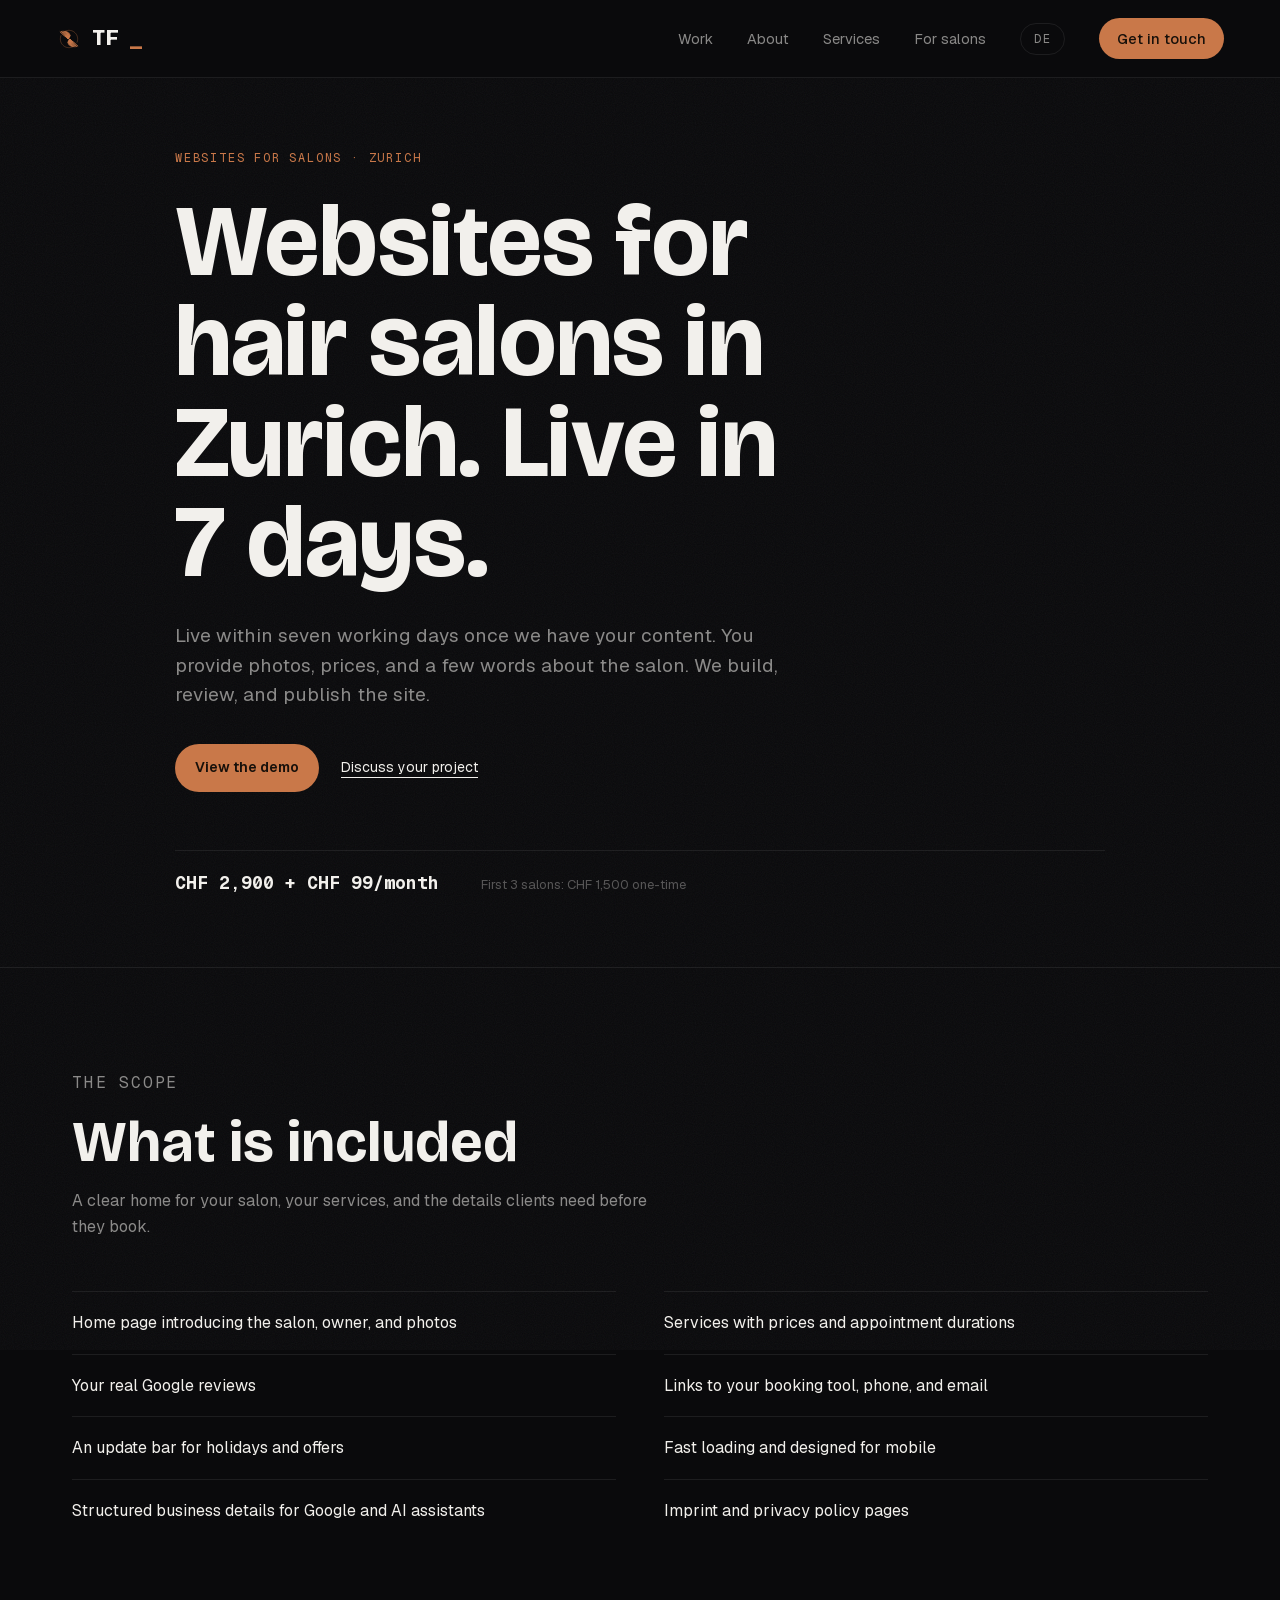
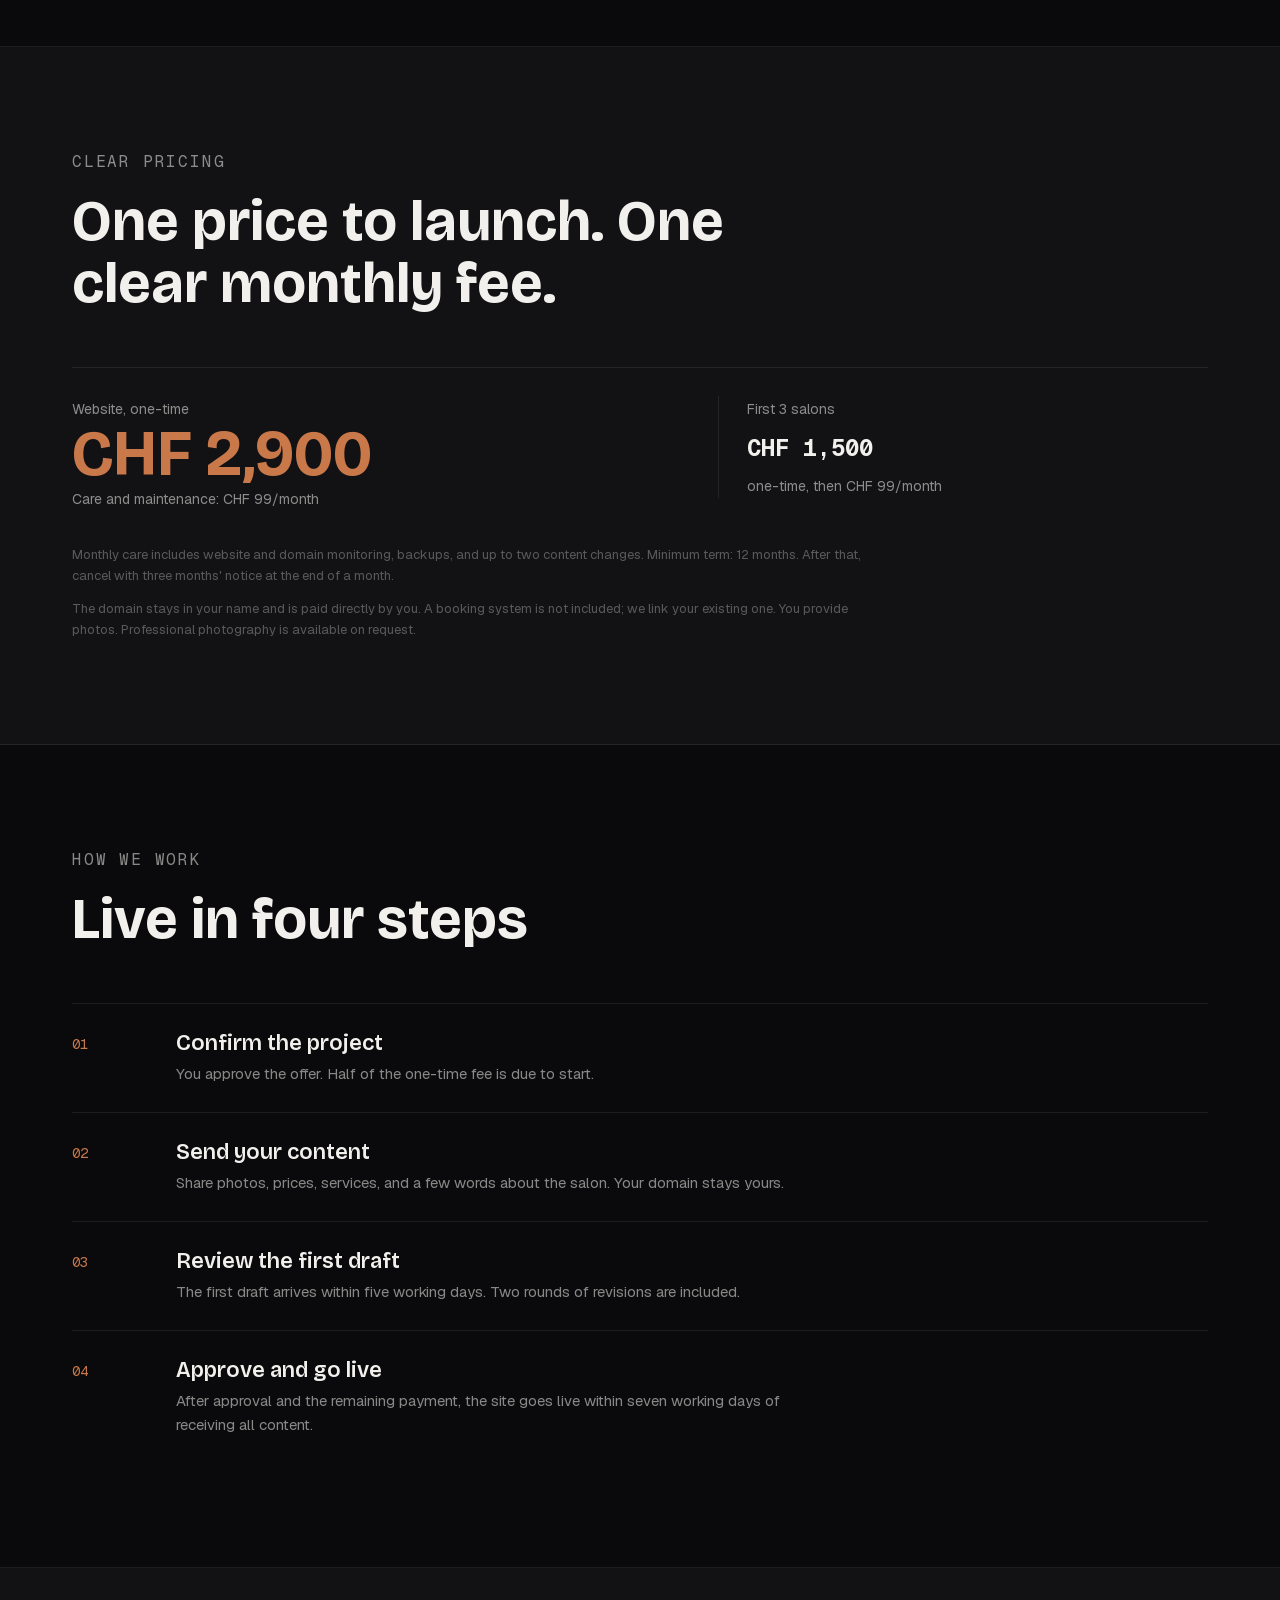
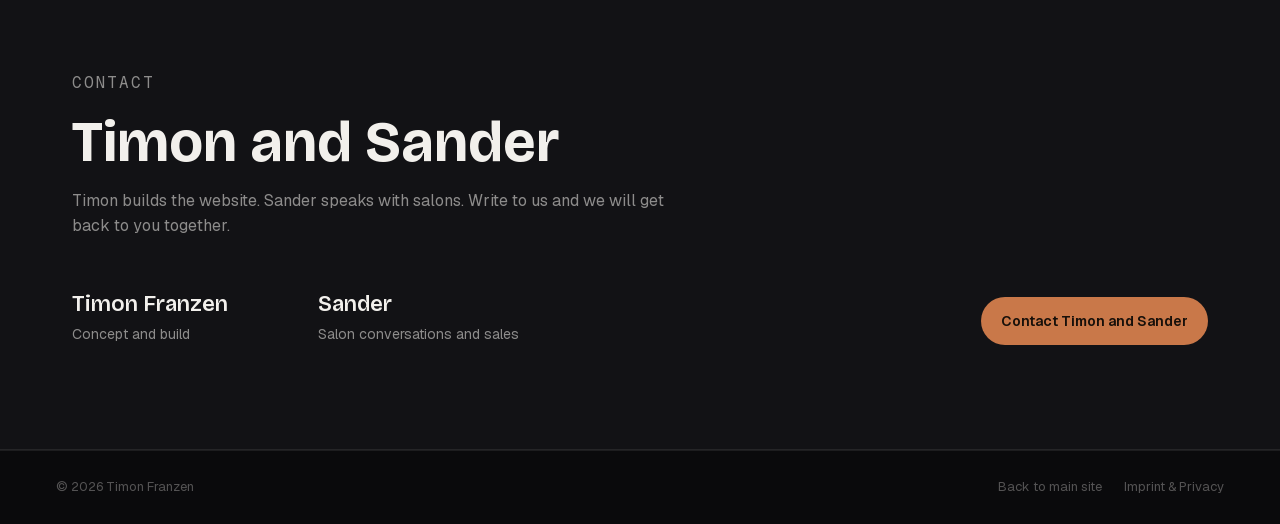
==== salons/index.html @ cd556e01 "Add bilingual salon sales page" ====
<!doctype html>
<html lang="en">
<head>
  <meta charset="utf-8" />
  <meta name="viewport" content="width=device-width, initial-scale=1" />
  <title data-i18n="salons_page_title">Hair salon websites in Zurich · Timon Franzen</title>
  <meta name="description" content="Websites for hair salons in Zurich, live within seven working days. Clear pricing, local support, and a site built for your salon." />
  <link rel="stylesheet" href="../assets/css/fonts.css" />
  <link rel="stylesheet" href="../assets/css/styles.css?v=10" />
  <link rel="icon" type="image/svg+xml" href="../favicon.svg" />
</head>
<body class="salons-page">
  <div class="grain" aria-hidden="true"></div>
  <header class="nav">
    <a class="nav-brand" href="/#top"><img class="nav-mark" src="../favicon.svg" alt="" width="26" height="26" />TF<span class="tick">_</span></a>
    <nav class="nav-links" aria-label="Main navigation">
      <a href="/#work" data-i18n="nav_work">Work</a>
      <a href="/#about" data-i18n="nav_about">About</a>
      <a href="/#services" data-i18n="nav_services">Services</a>
      <a href="/salons/" data-i18n="nav_salons">For salons</a>
      <button class="lang-btn mono" id="langBtn" aria-label="Switch language">DE</button>
      <a class="nav-cta" href="mailto:contact@timonfranzen.ch" data-i18n="nav_cta">Get in touch</a>
    </nav>
  </header>

  <main>
    <section class="salons-hero" id="top">
      <div class="salons-shell salons-hero__inner">
        <p class="salons-kicker" data-i18n="salons_kicker">Websites for salons · Zurich</p>
        <h1 class="salons-title" data-i18n="salons_title">Websites for hair salons in Zurich. Live in 7 days.</h1>
        <p class="salons-lead" data-i18n="salons_intro">Live within seven working days once we have your content. You provide photos, prices, and a few words about the salon. We build, review, and publish the site.</p>
        <div class="salons-actions">
          <a class="salons-button" href="https://demo-salon-zuerich.netlify.app/" data-i18n="salons_demo">View the demo</a>
          <a class="salons-text-link" href="#kontakt" data-i18n="salons_contact_cta">Discuss your project</a>
        </div>
        <div class="salons-price-strip">
          <strong data-i18n="salons_price_strip">CHF 2,900 + CHF 99/month</strong>
          <span data-i18n="salons_launch_strip">First 3 salons: CHF 1,500 one-time</span>
        </div>
      </div>
    </section>

    <section class="salons-section" id="umfang">
      <div class="salons-shell">
        <div class="salons-heading">
          <p class="salons-kicker" data-i18n="salons_includes_kicker">The scope</p>
          <h2 data-i18n="salons_includes_title">What is included</h2>
          <p data-i18n="salons_includes_intro">A clear home for your salon, your services, and the details clients need before they book.</p>
        </div>
        <ul class="salons-includes">
          <li data-i18n="salons_include_1">Home page introducing the salon, owner, and photos</li>
          <li data-i18n="salons_include_2">Services with prices and appointment durations</li>
          <li data-i18n="salons_include_3">Your real Google reviews</li>
          <li data-i18n="salons_include_4">Links to your booking tool, phone, and email</li>
          <li data-i18n="salons_include_5">An update bar for holidays and offers</li>
          <li data-i18n="salons_include_6">Fast loading and designed for mobile</li>
          <li data-i18n="salons_include_7">Structured business details for Google and AI assistants</li>
          <li data-i18n="salons_include_8">Imprint and privacy policy pages</li>
        </ul>
      </div>
    </section>

    <section class="salons-section salons-section--surface" id="preise">
      <div class="salons-shell">
        <div class="salons-heading">
          <p class="salons-kicker" data-i18n="salons_price_kicker">Clear pricing</p>
          <h2 data-i18n="salons_price_title">One price to launch. One clear monthly fee.</h2>
        </div>
        <div class="salons-pricing">
          <div class="salons-pricing__main">
            <span data-i18n="salons_setup_label">Website, one-time</span>
            <strong data-i18n="salons_setup_price">CHF 2,900</strong>
            <span data-i18n="salons_monthly_label">Care and maintenance: CHF 99/month</span>
          </div>
          <div class="salons-pricing__first">
            <span data-i18n="salons_intro_offer">First 3 salons</span>
            <strong data-i18n="salons_first_price">CHF 1,500</strong>
            <span data-i18n="salons_offer_note">one-time, then CHF 99/month</span>
          </div>
        </div>
        <div class="salons-fineprint">
          <p data-i18n="salons_care_note">Monthly care includes website and domain monitoring, backups, and up to two content changes. Minimum term: 12 months. After that, cancel with three months' notice at the end of a month.</p>
          <p data-i18n="salons_extras_note">The domain stays in your name and is paid directly by you. A booking system is not included; we link your existing one. You provide photos. Professional photography is available on request.</p>
        </div>
      </div>
    </section>

    <section class="salons-section" id="ablauf">
      <div class="salons-shell">
        <div class="salons-heading">
          <p class="salons-kicker" data-i18n="salons_process_kicker">How we work</p>
          <h2 data-i18n="salons_process_title">Live in four steps</h2>
        </div>
        <ol class="salons-process">
          <li><div><h3 data-i18n="salons_step_1_title">Confirm the project</h3><p data-i18n="salons_step_1_body">You approve the offer. Half of the one-time fee is due to start.</p></div></li>
          <li><div><h3 data-i18n="salons_step_2_title">Send your content</h3><p data-i18n="salons_step_2_body">Share photos, prices, services, and a few words about the salon. Your domain stays yours.</p></div></li>
          <li><div><h3 data-i18n="salons_step_3_title">Review the first draft</h3><p data-i18n="salons_step_3_body">The first draft arrives within five working days. Two rounds of revisions are included.</p></div></li>
          <li><div><h3 data-i18n="salons_step_4_title">Approve and go live</h3><p data-i18n="salons_step_4_body">After approval and the remaining payment, the site goes live within seven working days of receiving all content.</p></div></li>
        </ol>
      </div>
    </section>

    <section class="salons-section salons-section--surface" id="kontakt">
      <div class="salons-shell salons-team">
        <div>
          <div class="salons-heading">
            <p class="salons-kicker" data-i18n="salons_team_kicker">Contact</p>
            <h2 data-i18n="salons_team_title">Timon and Sander</h2>
            <p data-i18n="salons_team_intro">Timon builds the website. Sander speaks with salons. Write to us and we will get back to you together.</p>
          </div>
          <div class="salons-people">
            <div class="salons-person"><strong>Timon Franzen</strong><span data-i18n="salons_timon_role">Concept and build</span></div>
            <div class="salons-person"><strong>Sander</strong><span data-i18n="salons_sander_role">Salon conversations and sales</span></div>
          </div>
        </div>
        <a class="salons-button" href="mailto:contact@timonfranzen.ch?subject=Salon%20website%20inquiry" data-i18n="salons_team_email">Contact Timon and Sander</a>
      </div>
    </section>
  </main>

  <footer class="footer">
    <span>© <span id="year">2026</span> Timon Franzen</span>
    <span class="footer-links"><a href="/" data-i18n="salons_back">Back to main site</a><a href="../legal.html" data-i18n="footer_legal">Imprint &amp; Privacy</a></span>
  </footer>
  <script src="../assets/js/main.js?v=10"></script>
</body>
</html>
---- assets/css/fonts.css ----
/* latin-ext */
@font-face {
  font-family: 'Bricolage Grotesque';
  font-style: normal;
  font-weight: 500;
  font-stretch: 100%;
  font-display: swap;
  src: url(../fonts/bricolage-grotesque-500-latin-ext.woff2) format('woff2');
  unicode-range: U+0100-02BA, U+02BD-02C5, U+02C7-02CC, U+02CE-02D7, U+02DD-02FF, U+0304, U+0308, U+0329, U+1D00-1DBF, U+1E00-1E9F, U+1EF2-1EFF, U+2020, U+20A0-20AB, U+20AD-20C0, U+2113, U+2C60-2C7F, U+A720-A7FF;
}
/* latin */
@font-face {
  font-family: 'Bricolage Grotesque';
  font-style: normal;
  font-weight: 500;
  font-stretch: 100%;
  font-display: swap;
  src: url(../fonts/bricolage-grotesque-500-latin.woff2) format('woff2');
  unicode-range: U+0000-00FF, U+0131, U+0152-0153, U+02BB-02BC, U+02C6, U+02DA, U+02DC, U+0304, U+0308, U+0329, U+2000-206F, U+20AC, U+2122, U+2191, U+2193, U+2212, U+2215, U+FEFF, U+FFFD;
}
/* latin-ext */
@font-face {
  font-family: 'Bricolage Grotesque';
  font-style: normal;
  font-weight: 600;
  font-stretch: 100%;
  font-display: swap;
  src: url(../fonts/bricolage-grotesque-600-latin-ext.woff2) format('woff2');
  unicode-range: U+0100-02BA, U+02BD-02C5, U+02C7-02CC, U+02CE-02D7, U+02DD-02FF, U+0304, U+0308, U+0329, U+1D00-1DBF, U+1E00-1E9F, U+1EF2-1EFF, U+2020, U+20A0-20AB, U+20AD-20C0, U+2113, U+2C60-2C7F, U+A720-A7FF;
}
/* latin */
@font-face {
  font-family: 'Bricolage Grotesque';
  font-style: normal;
  font-weight: 600;
  font-stretch: 100%;
  font-display: swap;
  src: url(../fonts/bricolage-grotesque-600-latin.woff2) format('woff2');
  unicode-range: U+0000-00FF, U+0131, U+0152-0153, U+02BB-02BC, U+02C6, U+02DA, U+02DC, U+0304, U+0308, U+0329, U+2000-206F, U+20AC, U+2122, U+2191, U+2193, U+2212, U+2215, U+FEFF, U+FFFD;
}
/* latin-ext */
@font-face {
  font-family: 'Bricolage Grotesque';
  font-style: normal;
  font-weight: 700;
  font-stretch: 100%;
  font-display: swap;
  src: url(../fonts/bricolage-grotesque-700-latin-ext.woff2) format('woff2');
  unicode-range: U+0100-02BA, U+02BD-02C5, U+02C7-02CC, U+02CE-02D7, U+02DD-02FF, U+0304, U+0308, U+0329, U+1D00-1DBF, U+1E00-1E9F, U+1EF2-1EFF, U+2020, U+20A0-20AB, U+20AD-20C0, U+2113, U+2C60-2C7F, U+A720-A7FF;
}
/* latin */
@font-face {
  font-family: 'Bricolage Grotesque';
  font-style: normal;
  font-weight: 700;
  font-stretch: 100%;
  font-display: swap;
  src: url(../fonts/bricolage-grotesque-700-latin.woff2) format('woff2');
  unicode-range: U+0000-00FF, U+0131, U+0152-0153, U+02BB-02BC, U+02C6, U+02DA, U+02DC, U+0304, U+0308, U+0329, U+2000-206F, U+20AC, U+2122, U+2191, U+2193, U+2212, U+2215, U+FEFF, U+FFFD;
}
/* latin-ext */
@font-face {
  font-family: 'Bricolage Grotesque';
  font-style: normal;
  font-weight: 800;
  font-stretch: 100%;
  font-display: swap;
  src: url(../fonts/bricolage-grotesque-800-latin-ext.woff2) format('woff2');
  unicode-range: U+0100-02BA, U+02BD-02C5, U+02C7-02CC, U+02CE-02D7, U+02DD-02FF, U+0304, U+0308, U+0329, U+1D00-1DBF, U+1E00-1E9F, U+1EF2-1EFF, U+2020, U+20A0-20AB, U+20AD-20C0, U+2113, U+2C60-2C7F, U+A720-A7FF;
}
/* latin */
@font-face {
  font-family: 'Bricolage Grotesque';
  font-style: normal;
  font-weight: 800;
  font-stretch: 100%;
  font-display: swap;
  src: url(../fonts/bricolage-grotesque-800-latin.woff2) format('woff2');
  unicode-range: U+0000-00FF, U+0131, U+0152-0153, U+02BB-02BC, U+02C6, U+02DA, U+02DC, U+0304, U+0308, U+0329, U+2000-206F, U+20AC, U+2122, U+2191, U+2193, U+2212, U+2215, U+FEFF, U+FFFD;
}
/* latin-ext */
@font-face {
  font-family: 'Geist';
  font-style: normal;
  font-weight: 300;
  font-display: swap;
  src: url(../fonts/geist-300-latin-ext.woff2) format('woff2');
  unicode-range: U+0100-02BA, U+02BD-02C5, U+02C7-02CC, U+02CE-02D7, U+02DD-02FF, U+0304, U+0308, U+0329, U+1D00-1DBF, U+1E00-1E9F, U+1EF2-1EFF, U+2020, U+20A0-20AB, U+20AD-20C0, U+2113, U+2C60-2C7F, U+A720-A7FF;
}
/* latin */
@font-face {
  font-family: 'Geist';
  font-style: normal;
  font-weight: 300;
  font-display: swap;
  src: url(../fonts/geist-300-latin.woff2) format('woff2');
  unicode-range: U+0000-00FF, U+0131, U+0152-0153, U+02BB-02BC, U+02C6, U+02DA, U+02DC, U+0304, U+0308, U+0329, U+2000-206F, U+20AC, U+2122, U+2191, U+2193, U+2212, U+2215, U+FEFF, U+FFFD;
}
/* latin-ext */
@font-face {
  font-family: 'Geist';
  font-style: normal;
  font-weight: 400;
  font-display: swap;
  src: url(../fonts/geist-400-latin-ext.woff2) format('woff2');
  unicode-range: U+0100-02BA, U+02BD-02C5, U+02C7-02CC, U+02CE-02D7, U+02DD-02FF, U+0304, U+0308, U+0329, U+1D00-1DBF, U+1E00-1E9F, U+1EF2-1EFF, U+2020, U+20A0-20AB, U+20AD-20C0, U+2113, U+2C60-2C7F, U+A720-A7FF;
}
/* latin */
@font-face {
  font-family: 'Geist';
  font-style: normal;
  font-weight: 400;
  font-display: swap;
  src: url(../fonts/geist-400-latin.woff2) format('woff2');
  unicode-range: U+0000-00FF, U+0131, U+0152-0153, U+02BB-02BC, U+02C6, U+02DA, U+02DC, U+0304, U+0308, U+0329, U+2000-206F, U+20AC, U+2122, U+2191, U+2193, U+2212, U+2215, U+FEFF, U+FFFD;
}
/* latin-ext */
@font-face {
  font-family: 'Geist';
  font-style: normal;
  font-weight: 500;
  font-display: swap;
  src: url(../fonts/geist-500-latin-ext.woff2) format('woff2');
  unicode-range: U+0100-02BA, U+02BD-02C5, U+02C7-02CC, U+02CE-02D7, U+02DD-02FF, U+0304, U+0308, U+0329, U+1D00-1DBF, U+1E00-1E9F, U+1EF2-1EFF, U+2020, U+20A0-20AB, U+20AD-20C0, U+2113, U+2C60-2C7F, U+A720-A7FF;
}
/* latin */
@font-face {
  font-family: 'Geist';
  font-style: normal;
  font-weight: 500;
  font-display: swap;
  src: url(../fonts/geist-500-latin.woff2) format('woff2');
  unicode-range: U+0000-00FF, U+0131, U+0152-0153, U+02BB-02BC, U+02C6, U+02DA, U+02DC, U+0304, U+0308, U+0329, U+2000-206F, U+20AC, U+2122, U+2191, U+2193, U+2212, U+2215, U+FEFF, U+FFFD;
}
/* latin-ext */
@font-face {
  font-family: 'Geist';
  font-style: normal;
  font-weight: 600;
  font-display: swap;
  src: url(../fonts/geist-600-latin-ext.woff2) format('woff2');
  unicode-range: U+0100-02BA, U+02BD-02C5, U+02C7-02CC, U+02CE-02D7, U+02DD-02FF, U+0304, U+0308, U+0329, U+1D00-1DBF, U+1E00-1E9F, U+1EF2-1EFF, U+2020, U+20A0-20AB, U+20AD-20C0, U+2113, U+2C60-2C7F, U+A720-A7FF;
}
/* latin */
@font-face {
  font-family: 'Geist';
  font-style: normal;
  font-weight: 600;
  font-display: swap;
  src: url(../fonts/geist-600-latin.woff2) format('woff2');
  unicode-range: U+0000-00FF, U+0131, U+0152-0153, U+02BB-02BC, U+02C6, U+02DA, U+02DC, U+0304, U+0308, U+0329, U+2000-206F, U+20AC, U+2122, U+2191, U+2193, U+2212, U+2215, U+FEFF, U+FFFD;
}
/* latin-ext */
@font-face {
  font-family: 'Geist';
  font-style: normal;
  font-weight: 700;
  font-display: swap;
  src: url(../fonts/geist-700-latin-ext.woff2) format('woff2');
  unicode-range: U+0100-02BA, U+02BD-02C5, U+02C7-02CC, U+02CE-02D7, U+02DD-02FF, U+0304, U+0308, U+0329, U+1D00-1DBF, U+1E00-1E9F, U+1EF2-1EFF, U+2020, U+20A0-20AB, U+20AD-20C0, U+2113, U+2C60-2C7F, U+A720-A7FF;
}
/* latin */
@font-face {
  font-family: 'Geist';
  font-style: normal;
  font-weight: 700;
  font-display: swap;
  src: url(../fonts/geist-700-latin.woff2) format('woff2');
  unicode-range: U+0000-00FF, U+0131, U+0152-0153, U+02BB-02BC, U+02C6, U+02DA, U+02DC, U+0304, U+0308, U+0329, U+2000-206F, U+20AC, U+2122, U+2191, U+2193, U+2212, U+2215, U+FEFF, U+FFFD;
}
/* latin-ext */
@font-face {
  font-family: 'Geist Mono';
  font-style: normal;
  font-weight: 400;
  font-display: swap;
  src: url(../fonts/geist-mono-400-latin-ext.woff2) format('woff2');
  unicode-range: U+0100-02BA, U+02BD-02C5, U+02C7-02CC, U+02CE-02D7, U+02DD-02FF, U+0304, U+0308, U+0329, U+1D00-1DBF, U+1E00-1E9F, U+1EF2-1EFF, U+2020, U+20A0-20AB, U+20AD-20C0, U+2113, U+2C60-2C7F, U+A720-A7FF;
}
/* latin */
@font-face {
  font-family: 'Geist Mono';
  font-style: normal;
  font-weight: 400;
  font-display: swap;
  src: url(../fonts/geist-mono-400-latin.woff2) format('woff2');
  unicode-range: U+0000-00FF, U+0131, U+0152-0153, U+02BB-02BC, U+02C6, U+02DA, U+02DC, U+0304, U+0308, U+0329, U+2000-206F, U+20AC, U+2122, U+2191, U+2193, U+2212, U+2215, U+FEFF, U+FFFD;
}
/* latin-ext */
@font-face {
  font-family: 'Geist Mono';
  font-style: normal;
  font-weight: 500;
  font-display: swap;
  src: url(../fonts/geist-mono-500-latin-ext.woff2) format('woff2');
  unicode-range: U+0100-02BA, U+02BD-02C5, U+02C7-02CC, U+02CE-02D7, U+02DD-02FF, U+0304, U+0308, U+0329, U+1D00-1DBF, U+1E00-1E9F, U+1EF2-1EFF, U+2020, U+20A0-20AB, U+20AD-20C0, U+2113, U+2C60-2C7F, U+A720-A7FF;
}
/* latin */
@font-face {
  font-family: 'Geist Mono';
  font-style: normal;
  font-weight: 500;
  font-display: swap;
  src: url(../fonts/geist-mono-500-latin.woff2) format('woff2');
  unicode-range: U+0000-00FF, U+0131, U+0152-0153, U+02BB-02BC, U+02C6, U+02DA, U+02DC, U+0304, U+0308, U+0329, U+2000-206F, U+20AC, U+2122, U+2191, U+2193, U+2212, U+2215, U+FEFF, U+FFFD;
}
/* latin-ext */
@font-face {
  font-family: 'Geist Mono';
  font-style: normal;
  font-weight: 700;
  font-display: swap;
  src: url(../fonts/geist-mono-700-latin-ext.woff2) format('woff2');
  unicode-range: U+0100-02BA, U+02BD-02C5, U+02C7-02CC, U+02CE-02D7, U+02DD-02FF, U+0304, U+0308, U+0329, U+1D00-1DBF, U+1E00-1E9F, U+1EF2-1EFF, U+2020, U+20A0-20AB, U+20AD-20C0, U+2113, U+2C60-2C7F, U+A720-A7FF;
}
/* latin */
@font-face {
  font-family: 'Geist Mono';
  font-style: normal;
  font-weight: 700;
  font-display: swap;
  src: url(../fonts/geist-mono-700-latin.woff2) format('woff2');
  unicode-range: U+0000-00FF, U+0131, U+0152-0153, U+02BB-02BC, U+02C6, U+02DA, U+02DC, U+0304, U+0308, U+0329, U+2000-206F, U+20AC, U+2122, U+2191, U+2193, U+2212, U+2215, U+FEFF, U+FFFD;
}
---- assets/css/styles.css ----
/* ── Timon Franzen — personal site ─────────────────────────────
   Dark, warm-accent, type-led. Bricolage Grotesque display,
   Geist body, Geist Mono labels. No frameworks. */

:root {
  --bg: #0a0a0c;
  --surface: #121215;
  --line: rgba(255, 255, 255, 0.08);
  --text: #f2f0ec;
  --muted: rgba(242, 240, 236, 0.55);
  --faint: rgba(242, 240, 236, 0.32);
  --accent: #c97849;
  --disp: "Bricolage Grotesque", system-ui, sans-serif;
  --body: "Geist", system-ui, sans-serif;
  --mono: "Geist Mono", ui-monospace, monospace;
  --ease: cubic-bezier(0.22, 1, 0.36, 1);
}

* { margin: 0; padding: 0; box-sizing: border-box; }
html { scroll-behavior: smooth; }
body {
  background: var(--bg);
  color: var(--text);
  font-family: var(--body);
  font-weight: 400;
  line-height: 1.6;
  overflow-x: hidden;
  -webkit-font-smoothing: antialiased;
}
::selection { background: var(--accent); color: #17100a; }
.mono { font-family: var(--mono); }

/* ── atmosphere ── */
.grain {
  position: fixed; inset: -50%; pointer-events: none; z-index: 1; opacity: 0.05;
  background-image: url("data:image/svg+xml,%3Csvg xmlns='http://www.w3.org/2000/svg' width='300' height='300'%3E%3Cfilter id='n'%3E%3CfeTurbulence type='fractalNoise' baseFrequency='0.9' numOctaves='2'/%3E%3C/filter%3E%3Crect width='100%25' height='100%25' filter='url(%23n)'/%3E%3C/svg%3E");
  animation: grain 9s steps(6) infinite;
}
@keyframes grain {
  0%, 100% { transform: translate(0, 0); }
  20% { transform: translate(-4%, 3%); }
  40% { transform: translate(3%, -4%); }
  60% { transform: translate(-3%, -2%); }
  80% { transform: translate(2%, 4%); }
}

main, header, footer { position: relative; z-index: 2; }

/* ── nav ── */
.nav {
  position: fixed; top: 0; left: 0; right: 0; z-index: 10;
  display: flex; justify-content: space-between; align-items: center;
  padding: 18px clamp(20px, 5vw, 56px);
  background: var(--bg);
  border-bottom: 1px solid var(--line);
}
.nav-brand {
  font-family: var(--disp); font-weight: 800; font-size: 22px;
  color: var(--text); text-decoration: none; letter-spacing: 1px;
  display: inline-flex; align-items: center; gap: 10px;
}
.nav-mark { display: block; }
.nav-brand .tick { color: var(--accent); animation: blink 1.4s steps(2) infinite; }
@keyframes blink { 50% { opacity: 0; } }
.nav-links { display: flex; align-items: center; gap: clamp(16px, 3vw, 34px); }
.nav-links a {
  color: var(--muted); text-decoration: none; font-size: 14.5px;
  transition: color 0.25s var(--ease);
}
.nav-links a:hover { color: var(--text); }
.lang-btn {
  background: none; border: 1px solid var(--line); border-radius: 999px;
  color: var(--muted); font-size: 12px; letter-spacing: 1.5px;
  padding: 7px 13px; cursor: pointer;
  transition: color 0.25s var(--ease), border-color 0.25s var(--ease);
}
.lang-btn:hover { color: var(--text); border-color: rgba(201, 120, 73, 0.5); }
.nav-cta {
  color: #17100a !important; background: var(--accent);
  padding: 9px 18px; border-radius: 999px; font-weight: 500;
  transition: transform 0.25s var(--ease) !important;
}
.nav-cta:hover { transform: translateY(-2px); }

/* ── hero ── */
.hero {
  min-height: 100svh;
  display: grid; grid-template-columns: 1fr auto; align-items: center; gap: 40px;
  padding: 120px clamp(20px, 6vw, 72px) 60px;
  position: relative; overflow: hidden;
}
.hero > * { position: relative; z-index: 1; }
.hero-rail {
  display: flex; flex-direction: column; gap: 18px;
  border-left: 1px solid var(--line); padding-left: 26px; align-self: center;
}
.rail-row { display: flex; flex-direction: column; gap: 4px; }
.rail-k { font-size: 10.5px; letter-spacing: 2px; text-transform: uppercase; color: var(--faint); }
.rail-v { font-size: 13px; color: var(--muted); }
@media (max-width: 820px) { .hero { grid-template-columns: 1fr; } .hero-rail { display: none; } }
.kicker {
  display: flex; align-items: center; gap: 10px;
  font-family: var(--mono); font-size: 12.5px; letter-spacing: 2px;
  text-transform: uppercase; color: var(--muted); margin-bottom: 26px;
}
.hero-title {
  font-family: var(--disp); font-weight: 800;
  font-size: clamp(58px, 13.5vw, 168px);
  line-height: 0.96; letter-spacing: -0.02em;
  text-transform: uppercase; margin-bottom: 34px;
}
.hero-title .line { display: block; overflow: hidden; }
.hero-title .word {
  display: inline-block;
  transform: translateY(110%);
  animation: riseUp 0.9s var(--ease) forwards;
}
.hero-title .line:nth-child(2) .word { animation-delay: 0.12s; }
.hero-title .accent {
  color: var(--accent);
}
@keyframes riseUp { to { transform: translateY(0); } }
.hero-sub {
  max-width: 560px; font-size: clamp(17px, 2.2vw, 21px);
  color: var(--muted); margin-bottom: 30px;
}
.hero-sub em { font-style: normal; color: var(--text); }
.hero-meta { display: flex; gap: 12px; flex-wrap: wrap; }
.chip {
  border: 1px solid var(--line); border-radius: 999px;
  padding: 8px 16px; font-size: 13.5px; color: var(--muted);
  background: rgba(255, 255, 255, 0.02);
}
.hero-scroll {
  margin-top: clamp(40px, 8vh, 90px);
  display: inline-flex; align-items: center; gap: 14px;
  color: var(--faint); text-decoration: none;
  font-family: var(--mono); font-size: 12px; letter-spacing: 2.5px;
  text-transform: uppercase; width: fit-content;
  transition: color 0.3s var(--ease);
}
.hero-scroll:hover { color: var(--accent); }
.scroll-line {
  width: 44px; height: 1px; background: currentColor;
  display: inline-block; position: relative; overflow: visible;
}
.scroll-line::after {
  content: ""; position: absolute; right: -1px; top: -2.5px;
  border: solid currentColor; border-width: 1px 1px 0 0;
  width: 5px; height: 5px; transform: rotate(45deg);
}

/* ── sections ── */
.section { padding: clamp(80px, 12vw, 150px) clamp(20px, 6vw, 72px); }
.section-head {
  display: flex; align-items: baseline; gap: 18px; margin-bottom: clamp(36px, 6vw, 64px);
}
.section-head .index { color: var(--accent); font-size: 14px; }
.section-head h2 {
  font-family: var(--disp); font-weight: 700;
  font-size: clamp(32px, 5.5vw, 56px); letter-spacing: -0.01em;
}

/* ── work — visual case studies ── */
.studies { display: flex; flex-direction: column; gap: clamp(28px, 5vw, 56px); }
.study {
  display: grid; grid-template-columns: 1.35fr 1fr; gap: clamp(24px, 4vw, 52px);
  align-items: center;
}
.study--rev .study-shot { order: 2; }
.study-shot {
  display: block; position: relative; border-radius: 14px; overflow: hidden;
  border: 1px solid var(--line); background: #0c0c0f;
  box-shadow: 0 18px 44px rgba(0, 0, 0, 0.28);
  transition: transform 0.5s var(--ease), border-color 0.5s var(--ease);
}
.study-shot:hover {
  transform: translateY(-6px);
  border-color: rgba(201, 120, 73, 0.5);
}
.frame-bar {
  display: flex; gap: 7px; align-items: center;
  padding: 11px 14px; background: rgba(255, 255, 255, 0.03);
  border-bottom: 1px solid var(--line);
}
.frame-bar i { width: 10px; height: 10px; border-radius: 50%; background: rgba(255, 255, 255, 0.16); }
.frame-bar i:first-child { background: #ff5f57; }
.frame-bar i:nth-child(2) { background: #febc2e; }
.frame-bar i:nth-child(3) { background: #28c840; }
.study-shot img { display: block; width: 100%; height: auto; }
.study-text { display: flex; flex-direction: column; gap: 14px; }
.study-meta {
  display: flex; flex-wrap: wrap; gap: 8px 16px; align-items: center;
  font-size: 11.5px; letter-spacing: 1.5px; text-transform: uppercase; color: var(--faint);
}
.study-tag { color: var(--accent); }
.study-text h3 { font-family: var(--disp); font-weight: 700; font-size: clamp(26px, 3vw, 34px); letter-spacing: -0.01em; }
.study-text p { color: var(--muted); font-size: 16px; }
.card-stack { display: flex; flex-wrap: wrap; gap: 8px; list-style: none; margin-top: 4px; }
.card-stack li {
  font-size: 11px; letter-spacing: 1px; color: var(--faint);
  border: 1px solid var(--line); border-radius: 6px; padding: 4px 9px;
}

/* ── about ── */
.about-grid { display: grid; gap: clamp(28px, 5vw, 56px); }
.about-lede {
  font-family: var(--disp); font-weight: 500; max-width: 15ch;
  font-size: clamp(30px, 5.2vw, 62px); line-height: 1.12; letter-spacing: -0.015em;
}
.about-lower { display: grid; grid-template-columns: 1.1fr 1fr; gap: clamp(28px, 5vw, 56px); align-items: start; }
@media (max-width: 820px) { .about-lower { grid-template-columns: 1fr; } }
.about-lede strong {
  font-weight: 700;
  color: var(--accent);
}
.about-body { max-width: 620px; display: grid; gap: 18px; color: var(--muted); font-size: 16.5px; }
.stats {
  display: grid; grid-template-columns: repeat(auto-fit, minmax(180px, 1fr));
  gap: 18px; border-top: 1px solid var(--line); padding-top: 34px;
}
.stat { display: grid; gap: 6px; }
.stat-num {
  font-family: var(--disp); font-weight: 800; font-size: clamp(40px, 6vw, 62px);
  line-height: 1; color: var(--text);
}
.stat-label { font-family: var(--mono); font-size: 12px; letter-spacing: 1.5px; text-transform: uppercase; color: var(--faint); }

/* ── services ── */
.services { display: grid; gap: 0; border-top: 1px solid var(--line); }
.service {
  display: grid; grid-template-columns: 60px 1fr; gap: 8px 26px;
  padding: 34px 6px; border-bottom: 1px solid var(--line);
  transition: background 0.35s var(--ease), padding-left 0.35s var(--ease);
}
.service:hover { background: rgba(255, 255, 255, 0.02); padding-left: 18px; }
.service-num { color: var(--accent); font-size: 14px; padding-top: 8px; }
.service h3 { font-family: var(--disp); font-weight: 700; font-size: clamp(22px, 3vw, 30px); grid-column: 2; }
.service p { grid-column: 2; color: var(--muted); max-width: 560px; font-size: 15.5px; }

/* ── newsletter ── */
.nl-box {
  max-width: 720px; margin: 0 auto; text-align: center;
  border: 1px solid var(--line); border-radius: 24px;
  padding: clamp(32px, 6vw, 56px);
  background: var(--surface);
}
.nl-copy h2 { font-family: var(--disp); font-weight: 700; font-size: clamp(26px, 4vw, 38px); margin-bottom: 10px; }
.nl-copy p { color: var(--muted); max-width: 460px; margin: 0 auto 26px; font-size: 15.5px; }
.nl-form { display: flex; gap: 10px; max-width: 440px; margin: 0 auto 14px; }
.nl-form input {
  flex: 1; min-width: 0; background: rgba(255, 255, 255, 0.03);
  border: 1px solid var(--line); border-radius: 12px;
  color: var(--text); font-family: var(--body); font-size: 15px;
  padding: 13px 16px; outline: none;
  transition: border-color 0.25s var(--ease);
}
.nl-form input:focus { border-color: var(--accent); }
.nl-btn {
  background: var(--accent); color: #17100a; border: none; border-radius: 12px;
  font-family: var(--body); font-weight: 500; font-size: 15px;
  padding: 13px 22px; cursor: pointer; white-space: nowrap;
  transition: transform 0.25s var(--ease);
}
.nl-btn:hover { transform: translateY(-2px); }
.nl-note { font-size: 11.5px; letter-spacing: 1px; color: var(--faint); }
@media (max-width: 480px) { .nl-form { flex-direction: column; } }

/* ── contact ── */
.contact {
  padding: clamp(100px, 16vw, 190px) clamp(20px, 6vw, 72px);
  text-align: center;
  display: flex; flex-direction: column; align-items: center; gap: 20px;
}
.contact .kicker { justify-content: center; margin-bottom: 0; }
.contact-mail {
  text-decoration: none; color: var(--text);
  font-family: var(--disp); font-weight: 800;
  font-size: clamp(46px, 11vw, 130px); letter-spacing: -0.02em; line-height: 1.05;
  display: inline-flex; align-items: center; gap: clamp(12px, 3vw, 30px);
  transition: color 0.3s var(--ease);
}
.contact-mail:hover .contact-word {
  color: var(--accent);
}
.contact-arrow {
  display: inline-block;
  transition: transform 0.35s var(--ease);
  color: var(--accent);
}
.contact-mail:hover .contact-arrow { transform: translateX(14px) rotate(-45deg); }
.contact-sub { color: var(--faint); font-size: 13.5px; letter-spacing: 1.5px; }

/* ── footer ── */
.footer {
  border-top: 1px solid var(--line);
  display: flex; justify-content: space-between; align-items: center; gap: 14px; flex-wrap: wrap;
  padding: 26px clamp(20px, 5vw, 56px);
  font-size: 13px; color: var(--faint);
}
.footer a { color: var(--faint); text-decoration: none; transition: color 0.25s; }
.footer a:hover { color: var(--text); }
.footer-links { display: flex; gap: 22px; align-items: center; }

/* ── salons page ── */
.salons-page { padding-top: 70px; }
.salons-shell { width: min(100% - 2 * clamp(20px, 6vw, 72px), 1180px); margin: 0 auto; }
.salons-hero {
  min-height: min(820px, 92svh); display: flex; align-items: center;
  padding: 80px 0 72px; border-bottom: 1px solid var(--line);
}
.salons-hero__inner { max-width: 930px; }
.salons-kicker { color: var(--accent); font: 12px var(--mono); text-transform: uppercase; letter-spacing: 1.8px; margin-bottom: 26px; }
.salons-title {
  max-width: 11ch; font: 700 clamp(54px, 8vw, 112px)/0.98 var(--disp);
  color: var(--text); margin-bottom: 28px;
}
.salons-lead { max-width: 620px; font-size: 19px; line-height: 1.55; color: var(--muted); }
.salons-actions { display: flex; align-items: center; gap: 22px; flex-wrap: wrap; margin-top: 34px; }
.salons-button {
  display: inline-flex; min-height: 48px; align-items: center; justify-content: center;
  padding: 12px 20px; border-radius: 999px; background: var(--accent);
  color: #17100a; text-decoration: none; font-size: 14px; font-weight: 600;
  transition: transform 0.25s var(--ease);
}
.salons-button:hover { transform: translateY(-2px); }
.salons-text-link { color: var(--text); font-size: 14px; text-underline-offset: 5px; }
.salons-price-strip {
  display: flex; align-items: baseline; gap: 20px 42px; flex-wrap: wrap;
  border-top: 1px solid var(--line); margin-top: 58px; padding-top: 20px;
}
.salons-price-strip strong { color: var(--text); font: 600 18px var(--mono); }
.salons-price-strip span { color: var(--faint); font-size: 13px; }
.salons-section { padding: 104px 0; border-bottom: 1px solid var(--line); }
.salons-section--surface { background: var(--surface); }
.salons-heading { max-width: 760px; margin-bottom: 52px; }
.salons-heading h2 { font: 700 clamp(34px, 5vw, 58px)/1.08 var(--disp); margin-bottom: 14px; }
.salons-heading p { max-width: 600px; color: var(--muted); font-size: 16px; }
.salons-heading .salons-kicker { margin-bottom: 18px; }
.salons-includes { list-style: none; padding: 0; display: grid; grid-template-columns: repeat(2, minmax(0, 1fr)); gap: 0 48px; }
.salons-includes li { padding: 18px 0; border-top: 1px solid var(--line); color: var(--text); font-size: 16px; }
.salons-pricing {
  display: grid; grid-template-columns: 1.1fr 0.9fr; gap: 48px;
  align-items: start; border-top: 1px solid var(--line); padding-top: 28px;
}
.salons-pricing__main strong { display: block; font: 700 clamp(36px, 5vw, 64px)/1 var(--disp); color: var(--accent); }
.salons-pricing__main span, .salons-pricing__first span { color: var(--muted); font-size: 14px; }
.salons-pricing__first { border-left: 1px solid var(--line); padding-left: 28px; }
.salons-pricing__first strong { display: block; margin: 10px 0; color: var(--text); font: 600 24px var(--mono); }
.salons-fineprint { max-width: 800px; display: grid; gap: 12px; margin-top: 34px; color: var(--faint); font-size: 13px; }
.salons-process { list-style: none; padding: 0; counter-reset: salons-step; }
.salons-process li {
  counter-increment: salons-step; display: grid; grid-template-columns: 80px minmax(0, 1fr);
  gap: 24px; align-items: start; padding: 26px 0; border-top: 1px solid var(--line);
}
.salons-process li::before { content: "0" counter(salons-step); color: var(--accent); font: 14px var(--mono); padding-top: 5px; }
.salons-process h3 { font: 600 22px var(--disp); margin-bottom: 6px; }
.salons-process p { max-width: 640px; color: var(--muted); font-size: 15px; }
.salons-team { display: grid; grid-template-columns: 1fr auto; gap: 36px; align-items: end; }
.salons-people { display: flex; gap: clamp(30px, 7vw, 100px); flex-wrap: wrap; }
.salons-person { display: grid; gap: 6px; }
.salons-person strong { font: 600 22px var(--disp); }
.salons-person span { color: var(--muted); font-size: 14px; }
.salons-team .salons-button { white-space: nowrap; }
@media (max-width: 760px) {
  .salons-hero { min-height: 0; padding: 80px 0 56px; }
  .salons-title { max-width: 13ch; font-size: clamp(48px, 12vw, 72px); }
  .salons-section { padding: 76px 0; }
  .salons-includes { grid-template-columns: 1fr; }
  .salons-pricing { grid-template-columns: 1fr; gap: 28px; }
  .salons-pricing__first { border-left: 0; border-top: 1px solid var(--line); padding: 22px 0 0; }
  .salons-team { grid-template-columns: 1fr; align-items: start; }
  .salons-team .salons-button { justify-self: start; }
}

/* ── legal page ── */
.legal {
  max-width: 760px; margin: 0 auto;
  padding: clamp(110px, 14vw, 160px) clamp(20px, 6vw, 40px) 80px;
}
.legal-back {
  display: inline-block; color: var(--muted); text-decoration: none;
  font-size: 12.5px; letter-spacing: 1px; margin-bottom: 40px;
  transition: color 0.25s var(--ease);
}
.legal-back:hover { color: var(--accent); }
.legal h1 {
  font-family: var(--disp); font-weight: 700;
  font-size: clamp(34px, 6vw, 52px); letter-spacing: -0.01em; margin-bottom: 8px;
}
.legal-h1b {
  font-family: var(--disp) !important; font-weight: 700 !important;
  font-size: clamp(28px, 5vw, 42px) !important; letter-spacing: -0.01em;
  margin: 64px 0 8px !important; color: var(--text) !important;
}
.legal-block { margin-top: 32px; }
.legal-block h2 {
  font-family: var(--disp); font-weight: 600; font-size: 19px;
  color: var(--accent); margin-bottom: 10px;
}
.legal-block p { color: var(--muted); font-size: 15.5px; line-height: 1.7; margin-bottom: 10px; }
.legal-block a { color: var(--text); }
.legal-fill { color: var(--accent); }
.legal-note { font-size: 13px !important; color: var(--faint) !important; }
.legal-updated { margin-top: 48px; color: var(--faint); font-size: 12px; letter-spacing: 1px; }

/* ── reveal on scroll ── */
.reveal {
  opacity: 0; transform: translateY(26px);
  transition: opacity 0.8s var(--ease), transform 0.8s var(--ease);
  transition-delay: var(--d, 0s);
}
.reveal.in { opacity: 1; transform: none; }

/* ── small screens ── */
@media (max-width: 640px) {
  .nav-links a:not(.nav-cta) { display: none; }
  .service { grid-template-columns: 1fr; }
  .service-num { padding-top: 0; }
  .service h3, .service p { grid-column: 1; }
}

/* ── reduced motion ── */
@media (prefers-reduced-motion: reduce) {
  html { scroll-behavior: auto; }
  *, *::before, *::after {
    animation-duration: 0.001ms !important;
    animation-iteration-count: 1 !important;
    transition-duration: 0.001ms !important;
  }
  .hero-title .word { transform: none; }
  .reveal { opacity: 1; transform: none; }
}
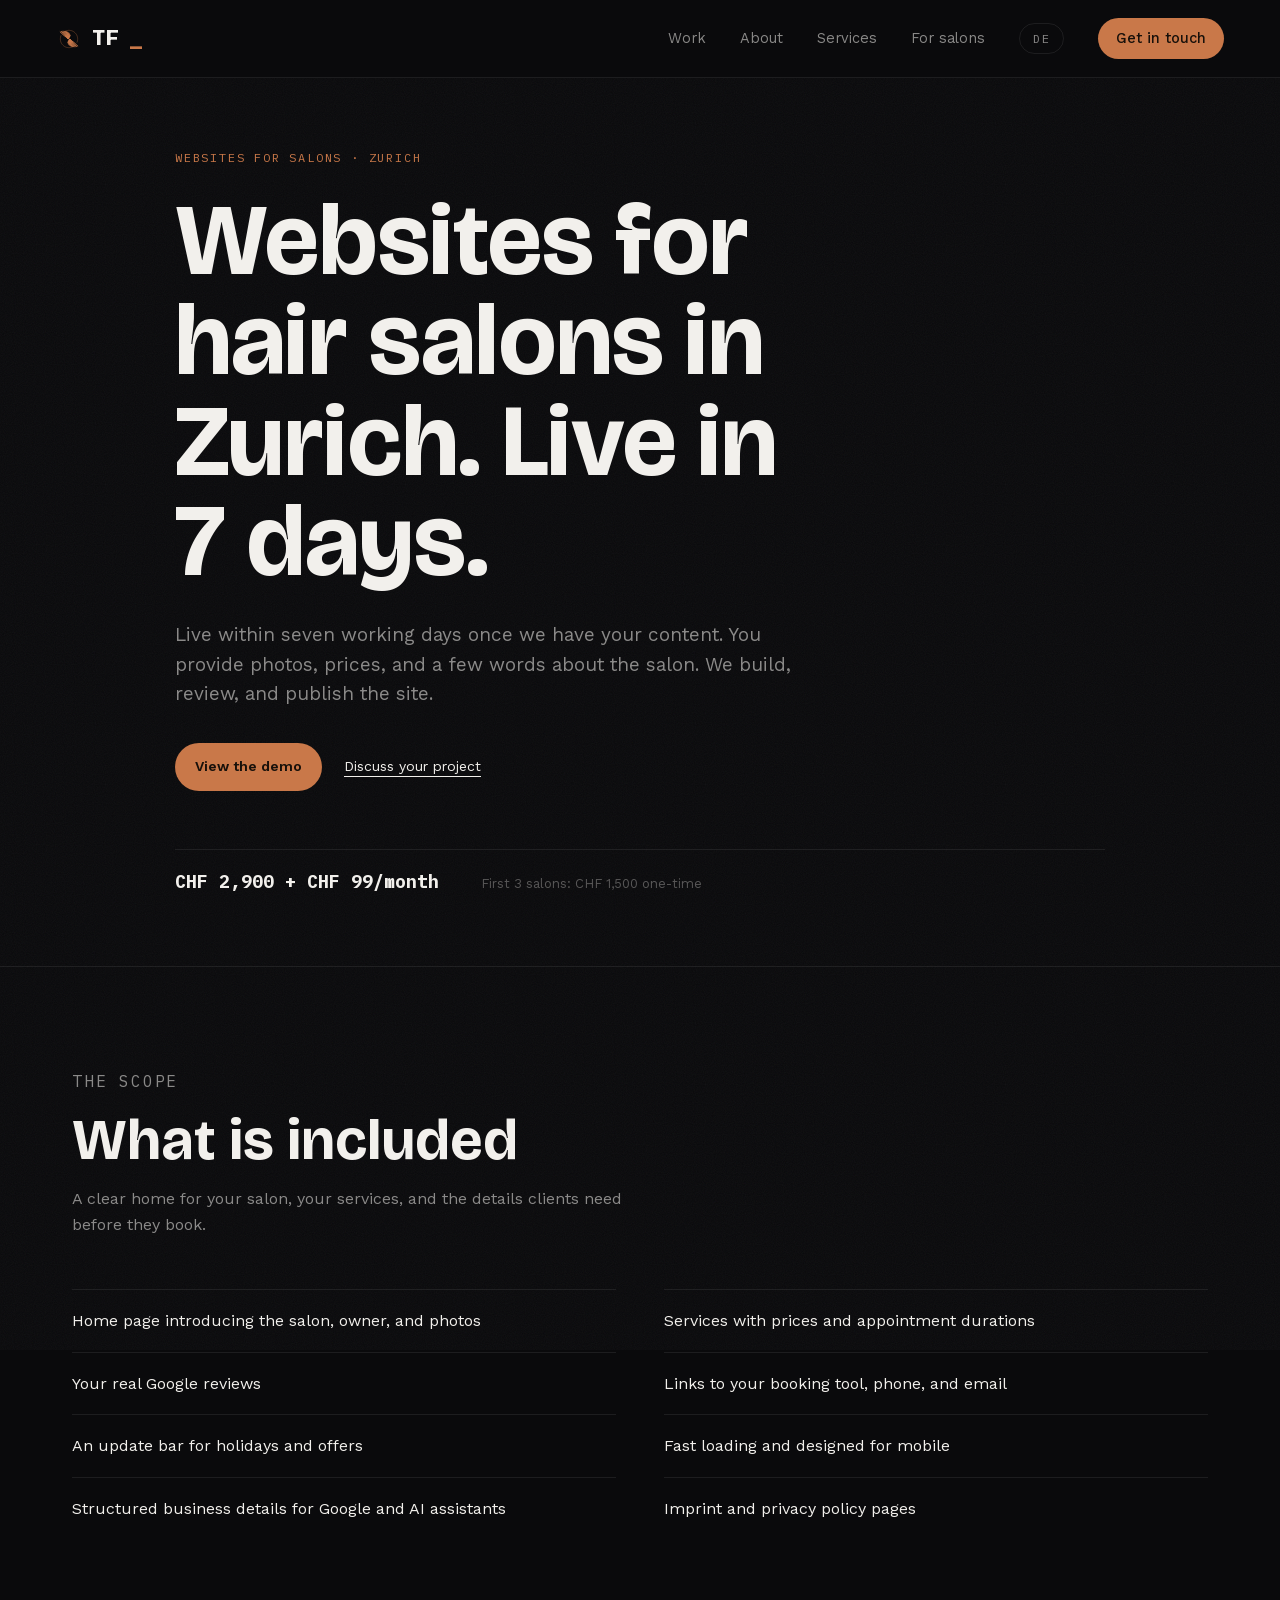
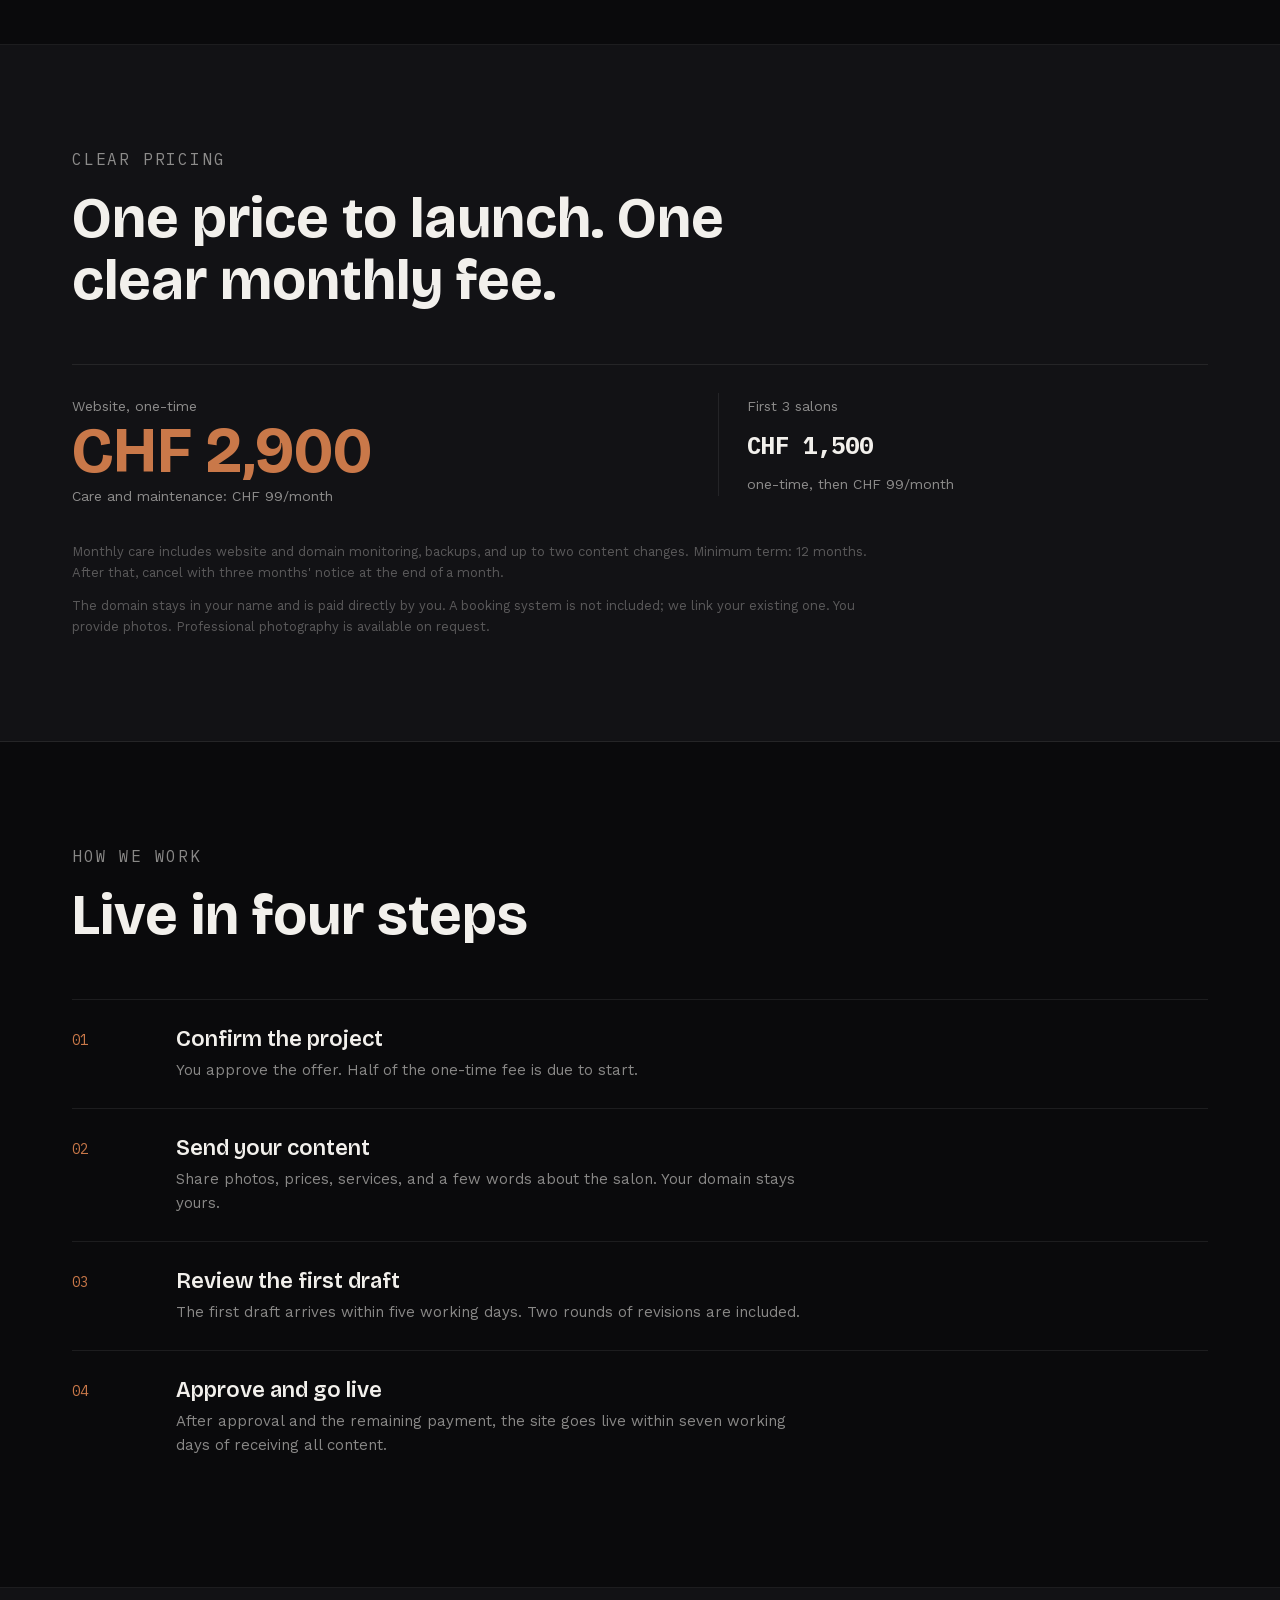
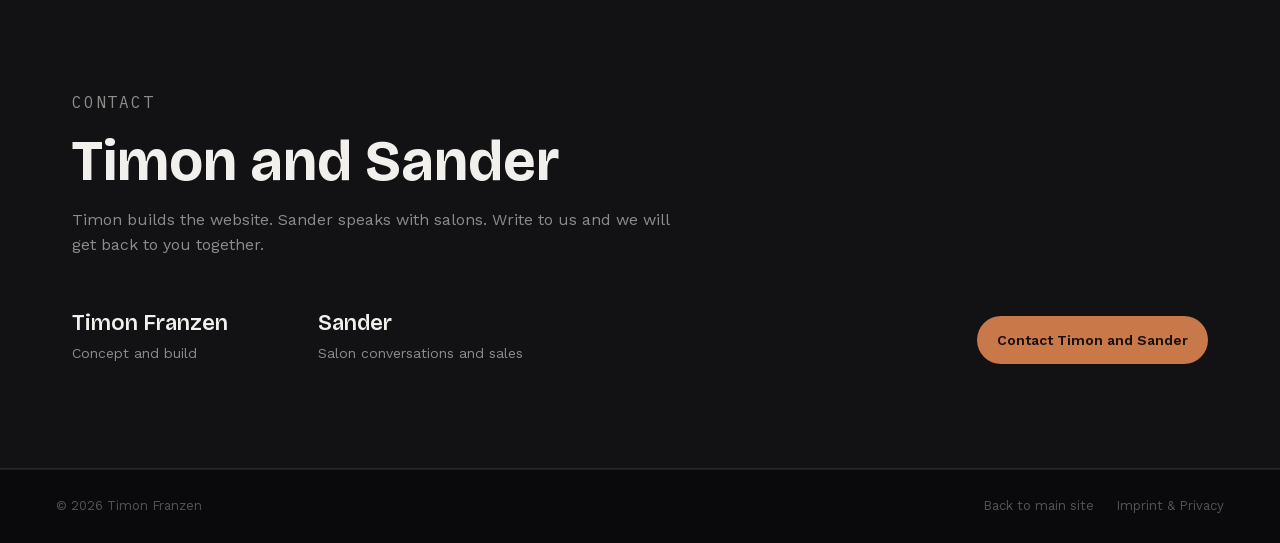
==== commit 4ee64be9: "Replace Geist with local Work Sans and IBM Plex Mono" ====
--- a/salons/index.html
+++ b/salons/index.html
@@ -5,8 +5,8 @@
   <meta name="viewport" content="width=device-width, initial-scale=1" />
   <title data-i18n="salons_page_title">Hair salon websites in Zurich · Timon Franzen</title>
   <meta name="description" content="Websites for hair salons in Zurich, live within seven working days. Clear pricing, local support, and a site built for your salon." />
-  <link rel="stylesheet" href="../assets/css/fonts.css" />
-  <link rel="stylesheet" href="../assets/css/styles.css?v=10" />
+  <link rel="stylesheet" href="../assets/css/fonts.css?v=11" />
+  <link rel="stylesheet" href="../assets/css/styles.css?v=11" />
   <link rel="icon" type="image/svg+xml" href="../favicon.svg" />
 </head>
 <body class="salons-page">
--- a/assets/css/fonts.css
+++ b/assets/css/fonts.css
@@ -78,147 +78,29 @@
   src: url(../fonts/bricolage-grotesque-800-latin.woff2) format('woff2');
   unicode-range: U+0000-00FF, U+0131, U+0152-0153, U+02BB-02BC, U+02C6, U+02DA, U+02DC, U+0304, U+0308, U+0329, U+2000-206F, U+20AC, U+2122, U+2191, U+2193, U+2212, U+2215, U+FEFF, U+FFFD;
 }
-/* latin-ext */
+/* Work Sans, variable 300-700, latin-ext */
 @font-face {
-  font-family: 'Geist';
+  font-family: 'Work Sans';
   font-style: normal;
-  font-weight: 300;
+  font-weight: 300 700;
   font-display: swap;
-  src: url(../fonts/geist-300-latin-ext.woff2) format('woff2');
-  unicode-range: U+0100-02BA, U+02BD-02C5, U+02C7-02CC, U+02CE-02D7, U+02DD-02FF, U+0304, U+0308, U+0329, U+1D00-1DBF, U+1E00-1E9F, U+1EF2-1EFF, U+2020, U+20A0-20AB, U+20AD-20C0, U+2113, U+2C60-2C7F, U+A720-A7FF;
+  src: url(../fonts/work-sans-latin-ext.woff2) format('woff2');
+  unicode-range: U+0100-02BA, U+02BD-02C5, U+02C7-02CC, U+02CE-02D7, U+02DD-02FF, U+0304, U+0308, U+0329, U+1D00-1DBF, U+1E00-1E9F, U+1EF2-1EFF, U+2020, U+20A0-20AB, U+20AD-20C4, U+2113, U+2C60-2C7F, U+A720-A7FF;
 }
-/* latin */
+/* Work Sans, variable 300-700, latin */
 @font-face {
-  font-family: 'Geist';
+  font-family: 'Work Sans';
   font-style: normal;
-  font-weight: 300;
+  font-weight: 300 700;
   font-display: swap;
-  src: url(../fonts/geist-300-latin.woff2) format('woff2');
+  src: url(../fonts/work-sans-latin.woff2) format('woff2');
   unicode-range: U+0000-00FF, U+0131, U+0152-0153, U+02BB-02BC, U+02C6, U+02DA, U+02DC, U+0304, U+0308, U+0329, U+2000-206F, U+20AC, U+2122, U+2191, U+2193, U+2212, U+2215, U+FEFF, U+FFFD;
 }
-/* latin-ext */
-@font-face {
-  font-family: 'Geist';
-  font-style: normal;
-  font-weight: 400;
-  font-display: swap;
-  src: url(../fonts/geist-400-latin-ext.woff2) format('woff2');
-  unicode-range: U+0100-02BA, U+02BD-02C5, U+02C7-02CC, U+02CE-02D7, U+02DD-02FF, U+0304, U+0308, U+0329, U+1D00-1DBF, U+1E00-1E9F, U+1EF2-1EFF, U+2020, U+20A0-20AB, U+20AD-20C0, U+2113, U+2C60-2C7F, U+A720-A7FF;
-}
-/* latin */
-@font-face {
-  font-family: 'Geist';
-  font-style: normal;
-  font-weight: 400;
-  font-display: swap;
-  src: url(../fonts/geist-400-latin.woff2) format('woff2');
-  unicode-range: U+0000-00FF, U+0131, U+0152-0153, U+02BB-02BC, U+02C6, U+02DA, U+02DC, U+0304, U+0308, U+0329, U+2000-206F, U+20AC, U+2122, U+2191, U+2193, U+2212, U+2215, U+FEFF, U+FFFD;
-}
-/* latin-ext */
-@font-face {
-  font-family: 'Geist';
-  font-style: normal;
-  font-weight: 500;
-  font-display: swap;
-  src: url(../fonts/geist-500-latin-ext.woff2) format('woff2');
-  unicode-range: U+0100-02BA, U+02BD-02C5, U+02C7-02CC, U+02CE-02D7, U+02DD-02FF, U+0304, U+0308, U+0329, U+1D00-1DBF, U+1E00-1E9F, U+1EF2-1EFF, U+2020, U+20A0-20AB, U+20AD-20C0, U+2113, U+2C60-2C7F, U+A720-A7FF;
-}
-/* latin */
-@font-face {
-  font-family: 'Geist';
-  font-style: normal;
-  font-weight: 500;
-  font-display: swap;
-  src: url(../fonts/geist-500-latin.woff2) format('woff2');
-  unicode-range: U+0000-00FF, U+0131, U+0152-0153, U+02BB-02BC, U+02C6, U+02DA, U+02DC, U+0304, U+0308, U+0329, U+2000-206F, U+20AC, U+2122, U+2191, U+2193, U+2212, U+2215, U+FEFF, U+FFFD;
-}
-/* latin-ext */
-@font-face {
-  font-family: 'Geist';
-  font-style: normal;
-  font-weight: 600;
-  font-display: swap;
-  src: url(../fonts/geist-600-latin-ext.woff2) format('woff2');
-  unicode-range: U+0100-02BA, U+02BD-02C5, U+02C7-02CC, U+02CE-02D7, U+02DD-02FF, U+0304, U+0308, U+0329, U+1D00-1DBF, U+1E00-1E9F, U+1EF2-1EFF, U+2020, U+20A0-20AB, U+20AD-20C0, U+2113, U+2C60-2C7F, U+A720-A7FF;
-}
-/* latin */
-@font-face {
-  font-family: 'Geist';
-  font-style: normal;
-  font-weight: 600;
-  font-display: swap;
-  src: url(../fonts/geist-600-latin.woff2) format('woff2');
-  unicode-range: U+0000-00FF, U+0131, U+0152-0153, U+02BB-02BC, U+02C6, U+02DA, U+02DC, U+0304, U+0308, U+0329, U+2000-206F, U+20AC, U+2122, U+2191, U+2193, U+2212, U+2215, U+FEFF, U+FFFD;
-}
-/* latin-ext */
-@font-face {
-  font-family: 'Geist';
-  font-style: normal;
-  font-weight: 700;
-  font-display: swap;
-  src: url(../fonts/geist-700-latin-ext.woff2) format('woff2');
-  unicode-range: U+0100-02BA, U+02BD-02C5, U+02C7-02CC, U+02CE-02D7, U+02DD-02FF, U+0304, U+0308, U+0329, U+1D00-1DBF, U+1E00-1E9F, U+1EF2-1EFF, U+2020, U+20A0-20AB, U+20AD-20C0, U+2113, U+2C60-2C7F, U+A720-A7FF;
-}
-/* latin */
-@font-face {
-  font-family: 'Geist';
-  font-style: normal;
-  font-weight: 700;
-  font-display: swap;
-  src: url(../fonts/geist-700-latin.woff2) format('woff2');
-  unicode-range: U+0000-00FF, U+0131, U+0152-0153, U+02BB-02BC, U+02C6, U+02DA, U+02DC, U+0304, U+0308, U+0329, U+2000-206F, U+20AC, U+2122, U+2191, U+2193, U+2212, U+2215, U+FEFF, U+FFFD;
-}
-/* latin-ext */
-@font-face {
-  font-family: 'Geist Mono';
-  font-style: normal;
-  font-weight: 400;
-  font-display: swap;
-  src: url(../fonts/geist-mono-400-latin-ext.woff2) format('woff2');
-  unicode-range: U+0100-02BA, U+02BD-02C5, U+02C7-02CC, U+02CE-02D7, U+02DD-02FF, U+0304, U+0308, U+0329, U+1D00-1DBF, U+1E00-1E9F, U+1EF2-1EFF, U+2020, U+20A0-20AB, U+20AD-20C0, U+2113, U+2C60-2C7F, U+A720-A7FF;
-}
-/* latin */
-@font-face {
-  font-family: 'Geist Mono';
-  font-style: normal;
-  font-weight: 400;
-  font-display: swap;
-  src: url(../fonts/geist-mono-400-latin.woff2) format('woff2');
-  unicode-range: U+0000-00FF, U+0131, U+0152-0153, U+02BB-02BC, U+02C6, U+02DA, U+02DC, U+0304, U+0308, U+0329, U+2000-206F, U+20AC, U+2122, U+2191, U+2193, U+2212, U+2215, U+FEFF, U+FFFD;
-}
-/* latin-ext */
-@font-face {
-  font-family: 'Geist Mono';
-  font-style: normal;
-  font-weight: 500;
-  font-display: swap;
-  src: url(../fonts/geist-mono-500-latin-ext.woff2) format('woff2');
-  unicode-range: U+0100-02BA, U+02BD-02C5, U+02C7-02CC, U+02CE-02D7, U+02DD-02FF, U+0304, U+0308, U+0329, U+1D00-1DBF, U+1E00-1E9F, U+1EF2-1EFF, U+2020, U+20A0-20AB, U+20AD-20C0, U+2113, U+2C60-2C7F, U+A720-A7FF;
-}
-/* latin */
-@font-face {
-  font-family: 'Geist Mono';
-  font-style: normal;
-  font-weight: 500;
-  font-display: swap;
-  src: url(../fonts/geist-mono-500-latin.woff2) format('woff2');
-  unicode-range: U+0000-00FF, U+0131, U+0152-0153, U+02BB-02BC, U+02C6, U+02DA, U+02DC, U+0304, U+0308, U+0329, U+2000-206F, U+20AC, U+2122, U+2191, U+2193, U+2212, U+2215, U+FEFF, U+FFFD;
-}
-/* latin-ext */
-@font-face {
-  font-family: 'Geist Mono';
-  font-style: normal;
-  font-weight: 700;
-  font-display: swap;
-  src: url(../fonts/geist-mono-700-latin-ext.woff2) format('woff2');
-  unicode-range: U+0100-02BA, U+02BD-02C5, U+02C7-02CC, U+02CE-02D7, U+02DD-02FF, U+0304, U+0308, U+0329, U+1D00-1DBF, U+1E00-1E9F, U+1EF2-1EFF, U+2020, U+20A0-20AB, U+20AD-20C0, U+2113, U+2C60-2C7F, U+A720-A7FF;
-}
-/* latin */
-@font-face {
-  font-family: 'Geist Mono';
-  font-style: normal;
-  font-weight: 700;
-  font-display: swap;
-  src: url(../fonts/geist-mono-700-latin.woff2) format('woff2');
-  unicode-range: U+0000-00FF, U+0131, U+0152-0153, U+02BB-02BC, U+02C6, U+02DA, U+02DC, U+0304, U+0308, U+0329, U+2000-206F, U+20AC, U+2122, U+2191, U+2193, U+2212, U+2215, U+FEFF, U+FFFD;
-}
+/* IBM Plex Mono 400, 500, 700, latin-ext */
+@font-face { font-family: 'IBM Plex Mono'; font-style: normal; font-weight: 400; font-display: swap; src: url(../fonts/ibm-plex-mono-400-latin-ext.woff2) format('woff2'); unicode-range: U+0100-02BA, U+02BD-02C5, U+02C7-02CC, U+02CE-02D7, U+02DD-02FF, U+0304, U+0308, U+0329, U+1D00-1DBF, U+1E00-1E9F, U+1EF2-1EFF, U+2020, U+20A0-20AB, U+20AD-20C4, U+2113, U+2C60-2C7F, U+A720-A7FF; }
+@font-face { font-family: 'IBM Plex Mono'; font-style: normal; font-weight: 500; font-display: swap; src: url(../fonts/ibm-plex-mono-500-latin-ext.woff2) format('woff2'); unicode-range: U+0100-02BA, U+02BD-02C5, U+02C7-02CC, U+02CE-02D7, U+02DD-02FF, U+0304, U+0308, U+0329, U+1D00-1DBF, U+1E00-1E9F, U+1EF2-1EFF, U+2020, U+20A0-20AB, U+20AD-20C4, U+2113, U+2C60-2C7F, U+A720-A7FF; }
+@font-face { font-family: 'IBM Plex Mono'; font-style: normal; font-weight: 700; font-display: swap; src: url(../fonts/ibm-plex-mono-700-latin-ext.woff2) format('woff2'); unicode-range: U+0100-02BA, U+02BD-02C5, U+02C7-02CC, U+02CE-02D7, U+02DD-02FF, U+0304, U+0308, U+0329, U+1D00-1DBF, U+1E00-1E9F, U+1EF2-1EFF, U+2020, U+20A0-20AB, U+20AD-20C4, U+2113, U+2C60-2C7F, U+A720-A7FF; }
+/* IBM Plex Mono latin */
+@font-face { font-family: 'IBM Plex Mono'; font-style: normal; font-weight: 400; font-display: swap; src: url(../fonts/ibm-plex-mono-400-latin.woff2) format('woff2'); unicode-range: U+0000-00FF, U+0131, U+0152-0153, U+02BB-02BC, U+02C6, U+02DA, U+02DC, U+0304, U+0308, U+0329, U+2000-206F, U+20AC, U+2122, U+2191, U+2193, U+2212, U+2215, U+FEFF, U+FFFD; }
+@font-face { font-family: 'IBM Plex Mono'; font-style: normal; font-weight: 500; font-display: swap; src: url(../fonts/ibm-plex-mono-500-latin.woff2) format('woff2'); unicode-range: U+0000-00FF, U+0131, U+0152-0153, U+02BB-02BC, U+02C6, U+02DA, U+02DC, U+0304, U+0308, U+0329, U+2000-206F, U+20AC, U+2122, U+2191, U+2193, U+2212, U+2215, U+FEFF, U+FFFD; }
+@font-face { font-family: 'IBM Plex Mono'; font-style: normal; font-weight: 700; font-display: swap; src: url(../fonts/ibm-plex-mono-700-latin.woff2) format('woff2'); unicode-range: U+0000-00FF, U+0131, U+0152-0153, U+02BB-02BC, U+02C6, U+02DA, U+02DC, U+0304, U+0308, U+0329, U+2000-206F, U+20AC, U+2122, U+2191, U+2193, U+2212, U+2215, U+FEFF, U+FFFD; }
--- a/assets/css/styles.css
+++ b/assets/css/styles.css
@@ -1,6 +1,6 @@
 /* ── Timon Franzen — personal site ─────────────────────────────
-   Dark, warm-accent, type-led. Bricolage Grotesque display,
-   Geist body, Geist Mono labels. No frameworks. */
+  Dark, warm-accent, type-led. Bricolage Grotesque display,
+  Work Sans body, IBM Plex Mono labels. No frameworks. */
 
 :root {
   --bg: #0a0a0c;
@@ -11,8 +11,8 @@
   --faint: rgba(242, 240, 236, 0.32);
   --accent: #c97849;
   --disp: "Bricolage Grotesque", system-ui, sans-serif;
-  --body: "Geist", system-ui, sans-serif;
-  --mono: "Geist Mono", ui-monospace, monospace;
+  --body: "Work Sans", system-ui, sans-serif;
+  --mono: "IBM Plex Mono", ui-monospace, monospace;
   --ease: cubic-bezier(0.22, 1, 0.36, 1);
 }
 
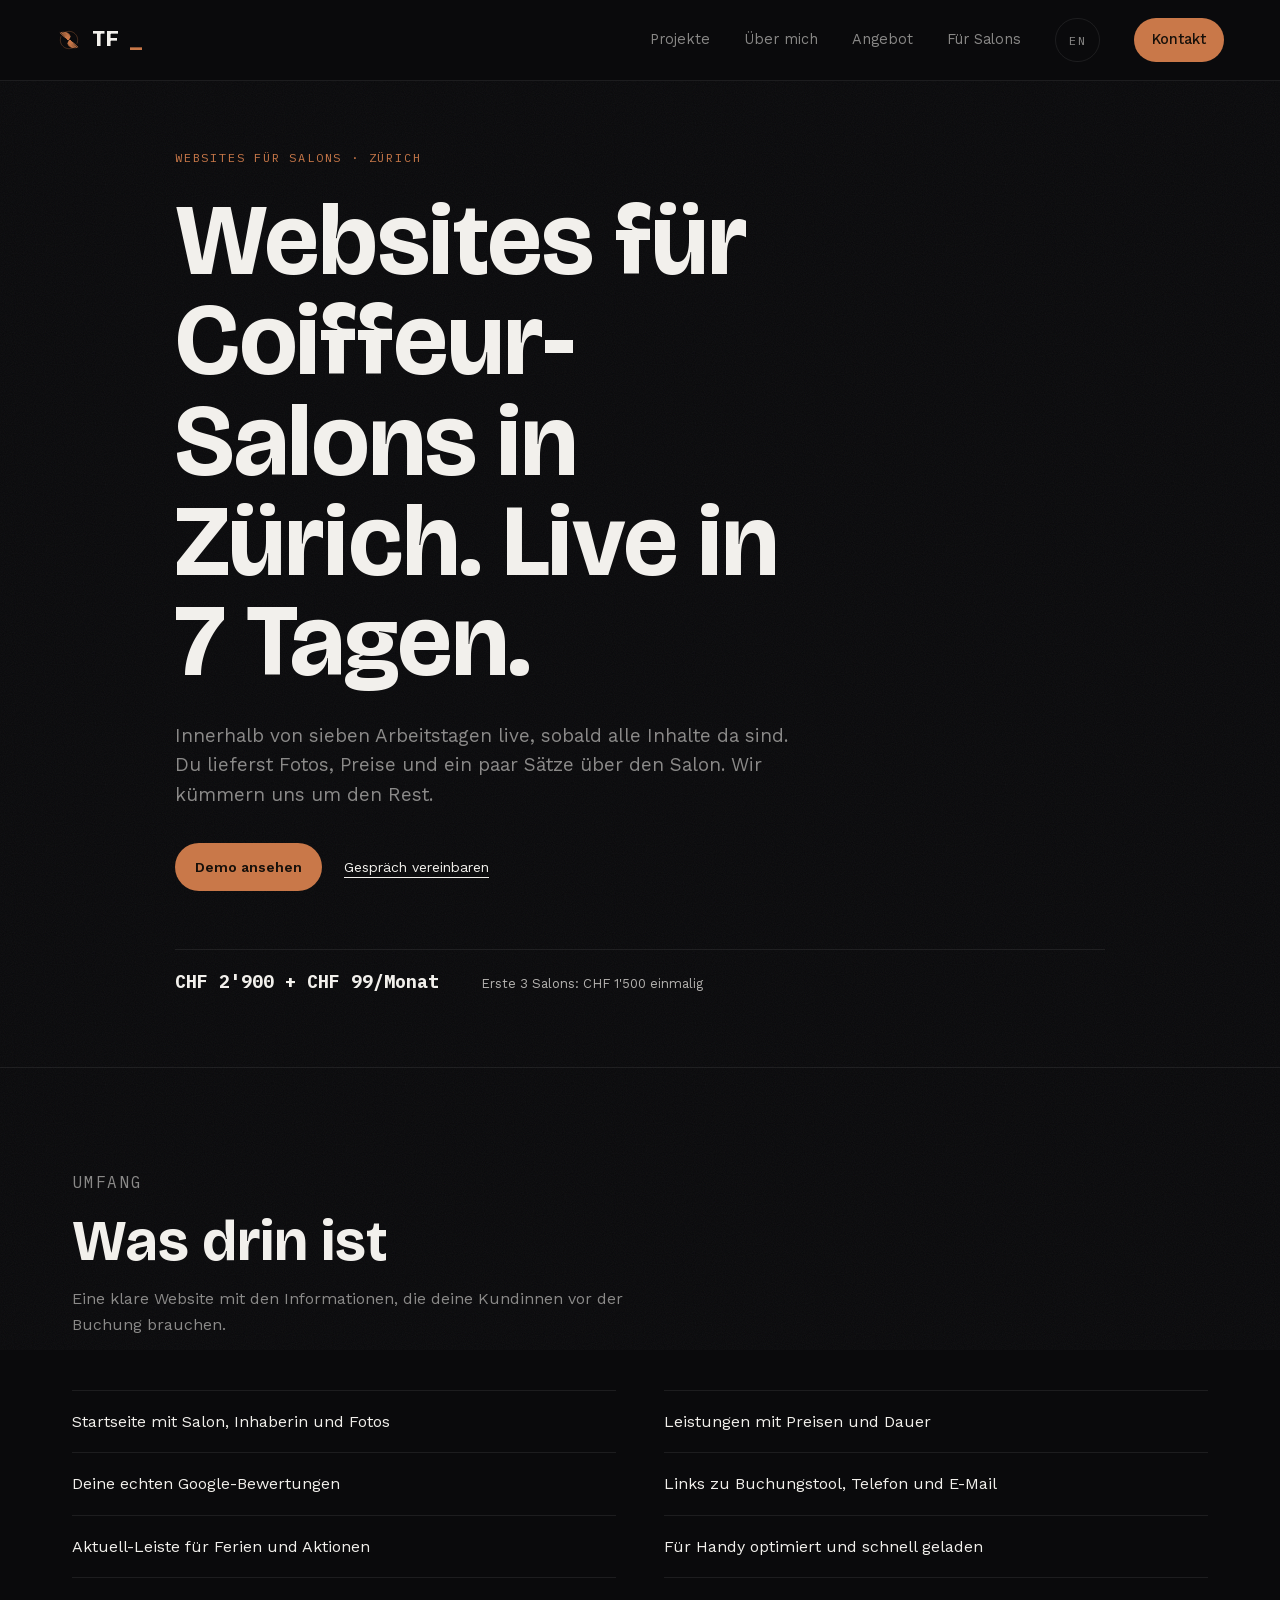
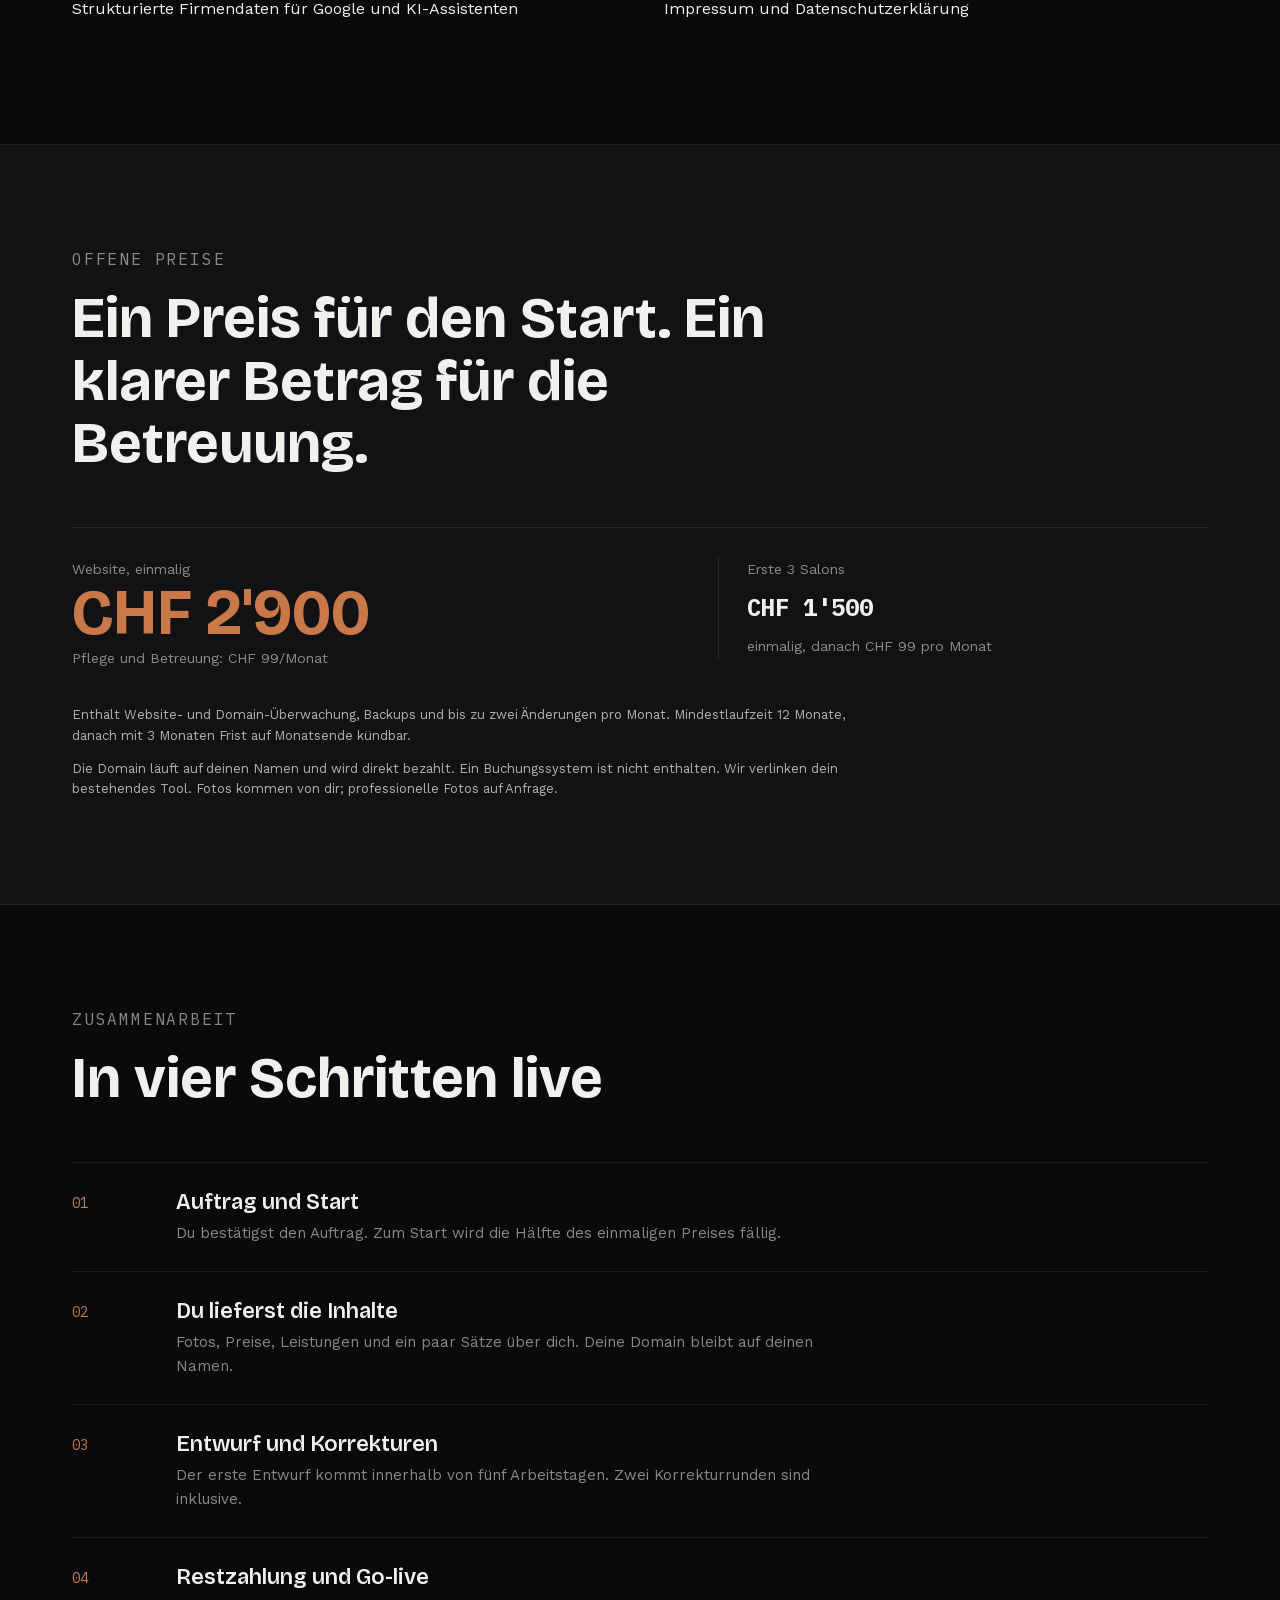
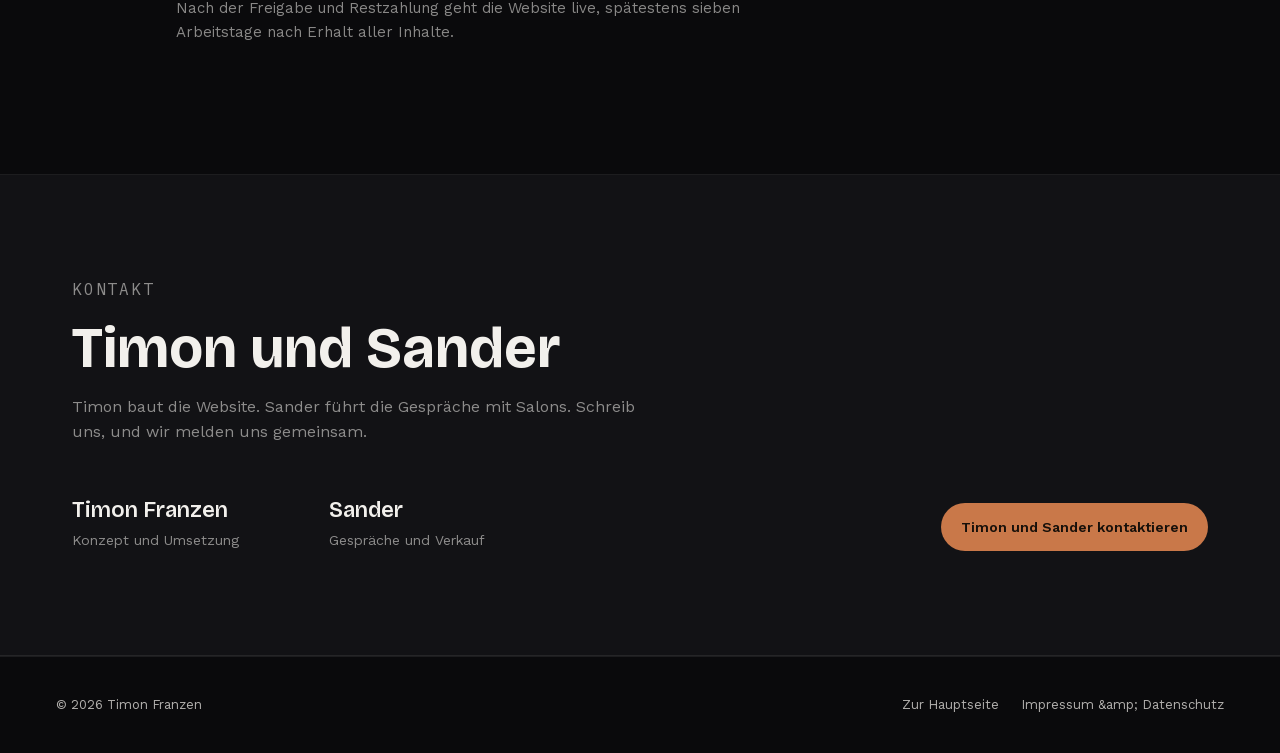
==== commit 16ae031e: "Polish responsive salon pages and motion" ====
--- a/salons/index.html
+++ b/salons/index.html
@@ -6,7 +6,7 @@
   <title data-i18n="salons_page_title">Hair salon websites in Zurich · Timon Franzen</title>
   <meta name="description" content="Websites for hair salons in Zurich, live within seven working days. Clear pricing, local support, and a site built for your salon." />
   <link rel="stylesheet" href="../assets/css/fonts.css?v=11" />
-  <link rel="stylesheet" href="../assets/css/styles.css?v=11" />
+  <link rel="stylesheet" href="../assets/css/styles.css?v=12" />
   <link rel="icon" type="image/svg+xml" href="../favicon.svg" />
 </head>
 <body class="salons-page">
@@ -24,7 +24,7 @@
   </header>
 
   <main>
-    <section class="salons-hero" id="top">
+    <section class="salons-hero reveal" id="top">
       <div class="salons-shell salons-hero__inner">
         <p class="salons-kicker" data-i18n="salons_kicker">Websites for salons · Zurich</p>
         <h1 class="salons-title" data-i18n="salons_title">Websites for hair salons in Zurich. Live in 7 days.</h1>
@@ -40,7 +40,7 @@
       </div>
     </section>
 
-    <section class="salons-section" id="umfang">
+    <section class="salons-section reveal" id="umfang">
       <div class="salons-shell">
         <div class="salons-heading">
           <p class="salons-kicker" data-i18n="salons_includes_kicker">The scope</p>
@@ -60,7 +60,7 @@
       </div>
     </section>
 
-    <section class="salons-section salons-section--surface" id="preise">
+    <section class="salons-section salons-section--surface reveal" id="preise">
       <div class="salons-shell">
         <div class="salons-heading">
           <p class="salons-kicker" data-i18n="salons_price_kicker">Clear pricing</p>
@@ -85,7 +85,7 @@
       </div>
     </section>
 
-    <section class="salons-section" id="ablauf">
+    <section class="salons-section reveal" id="ablauf">
       <div class="salons-shell">
         <div class="salons-heading">
           <p class="salons-kicker" data-i18n="salons_process_kicker">How we work</p>
@@ -100,7 +100,7 @@
       </div>
     </section>
 
-    <section class="salons-section salons-section--surface" id="kontakt">
+    <section class="salons-section salons-section--surface reveal" id="kontakt">
       <div class="salons-shell salons-team">
         <div>
           <div class="salons-heading">
@@ -122,6 +122,6 @@
     <span>© <span id="year">2026</span> Timon Franzen</span>
     <span class="footer-links"><a href="/" data-i18n="salons_back">Back to main site</a><a href="../legal.html" data-i18n="footer_legal">Imprint &amp; Privacy</a></span>
   </footer>
-  <script src="../assets/js/main.js?v=10"></script>
+  <script src="../assets/js/main.js?v=12"></script>
 </body>
 </html>
--- a/assets/css/styles.css
+++ b/assets/css/styles.css
@@ -8,7 +8,7 @@
   --line: rgba(255, 255, 255, 0.08);
   --text: #f2f0ec;
   --muted: rgba(242, 240, 236, 0.55);
-  --faint: rgba(242, 240, 236, 0.32);
+  --faint: rgba(242, 240, 236, 0.72);
   --accent: #c97849;
   --disp: "Bricolage Grotesque", system-ui, sans-serif;
   --body: "Work Sans", system-ui, sans-serif;
@@ -17,7 +17,11 @@
 }
 
 * { margin: 0; padding: 0; box-sizing: border-box; }
-html { scroll-behavior: smooth; }
+html { scroll-behavior: auto; }
+html.lenis, html.lenis body { height: auto; }
+html.lenis.lenis-smooth { scroll-behavior: auto !important; }
+html.lenis.lenis-smooth [data-lenis-prevent] { overscroll-behavior: contain; }
+html.lenis.lenis-stopped { overflow: hidden; }
 body {
   background: var(--bg);
   color: var(--text);
@@ -34,14 +38,6 @@
 .grain {
   position: fixed; inset: -50%; pointer-events: none; z-index: 1; opacity: 0.05;
   background-image: url("data:image/svg+xml,%3Csvg xmlns='http://www.w3.org/2000/svg' width='300' height='300'%3E%3Cfilter id='n'%3E%3CfeTurbulence type='fractalNoise' baseFrequency='0.9' numOctaves='2'/%3E%3C/filter%3E%3Crect width='100%25' height='100%25' filter='url(%23n)'/%3E%3C/svg%3E");
-  animation: grain 9s steps(6) infinite;
-}
-@keyframes grain {
-  0%, 100% { transform: translate(0, 0); }
-  20% { transform: translate(-4%, 3%); }
-  40% { transform: translate(3%, -4%); }
-  60% { transform: translate(-3%, -2%); }
-  80% { transform: translate(2%, 4%); }
 }
 
 main, header, footer { position: relative; z-index: 2; }
@@ -57,13 +53,13 @@
 .nav-brand {
   font-family: var(--disp); font-weight: 800; font-size: 22px;
   color: var(--text); text-decoration: none; letter-spacing: 1px;
-  display: inline-flex; align-items: center; gap: 10px;
+  display: inline-flex; align-items: center; gap: 10px; min-height: 44px;
 }
 .nav-mark { display: block; }
-.nav-brand .tick { color: var(--accent); animation: blink 1.4s steps(2) infinite; }
-@keyframes blink { 50% { opacity: 0; } }
+.nav-brand .tick { color: var(--accent); }
 .nav-links { display: flex; align-items: center; gap: clamp(16px, 3vw, 34px); }
 .nav-links a {
+  display: inline-flex; align-items: center; min-height: 44px;
   color: var(--muted); text-decoration: none; font-size: 14.5px;
   transition: color 0.25s var(--ease);
 }
@@ -71,16 +67,16 @@
 .lang-btn {
   background: none; border: 1px solid var(--line); border-radius: 999px;
   color: var(--muted); font-size: 12px; letter-spacing: 1.5px;
-  padding: 7px 13px; cursor: pointer;
+  display: inline-flex; align-items: center; justify-content: center;
+  min-width: 44px; min-height: 44px; padding: 7px 13px; cursor: pointer;
   transition: color 0.25s var(--ease), border-color 0.25s var(--ease);
 }
 .lang-btn:hover { color: var(--text); border-color: rgba(201, 120, 73, 0.5); }
 .nav-cta {
   color: #17100a !important; background: var(--accent);
+  display: inline-flex; align-items: center; min-height: 44px;
   padding: 9px 18px; border-radius: 999px; font-weight: 500;
-  transition: transform 0.25s var(--ease) !important;
-}
-.nav-cta:hover { transform: translateY(-2px); }
+}
 
 /* ── hero ── */
 .hero {
@@ -112,14 +108,11 @@
 .hero-title .line { display: block; overflow: hidden; }
 .hero-title .word {
   display: inline-block;
-  transform: translateY(110%);
-  animation: riseUp 0.9s var(--ease) forwards;
-}
-.hero-title .line:nth-child(2) .word { animation-delay: 0.12s; }
+  transform: none;
+}
 .hero-title .accent {
   color: var(--accent);
 }
-@keyframes riseUp { to { transform: translateY(0); } }
 .hero-sub {
   max-width: 560px; font-size: clamp(17px, 2.2vw, 21px);
   color: var(--muted); margin-bottom: 30px;
@@ -134,6 +127,7 @@
 .hero-scroll {
   margin-top: clamp(40px, 8vh, 90px);
   display: inline-flex; align-items: center; gap: 14px;
+  min-height: 44px;
   color: var(--faint); text-decoration: none;
   font-family: var(--mono); font-size: 12px; letter-spacing: 2.5px;
   text-transform: uppercase; width: fit-content;
@@ -172,10 +166,9 @@
   display: block; position: relative; border-radius: 14px; overflow: hidden;
   border: 1px solid var(--line); background: #0c0c0f;
   box-shadow: 0 18px 44px rgba(0, 0, 0, 0.28);
-  transition: transform 0.5s var(--ease), border-color 0.5s var(--ease);
+  transition: border-color 0.25s var(--ease);
 }
 .study-shot:hover {
-  transform: translateY(-6px);
   border-color: rgba(201, 120, 73, 0.5);
 }
 .frame-bar {
@@ -231,9 +224,9 @@
 .service {
   display: grid; grid-template-columns: 60px 1fr; gap: 8px 26px;
   padding: 34px 6px; border-bottom: 1px solid var(--line);
-  transition: background 0.35s var(--ease), padding-left 0.35s var(--ease);
-}
-.service:hover { background: rgba(255, 255, 255, 0.02); padding-left: 18px; }
+  transition: background 0.25s var(--ease);
+}
+.service:hover { background: rgba(255, 255, 255, 0.02); }
 .service-num { color: var(--accent); font-size: 14px; padding-top: 8px; }
 .service h3 { font-family: var(--disp); font-weight: 700; font-size: clamp(22px, 3vw, 30px); grid-column: 2; }
 .service p { grid-column: 2; color: var(--muted); max-width: 560px; font-size: 15.5px; }
@@ -259,10 +252,8 @@
 .nl-btn {
   background: var(--accent); color: #17100a; border: none; border-radius: 12px;
   font-family: var(--body); font-weight: 500; font-size: 15px;
-  padding: 13px 22px; cursor: pointer; white-space: nowrap;
-  transition: transform 0.25s var(--ease);
-}
-.nl-btn:hover { transform: translateY(-2px); }
+  min-height: 44px; padding: 13px 22px; cursor: pointer; white-space: nowrap;
+}
 .nl-note { font-size: 11.5px; letter-spacing: 1px; color: var(--faint); }
 @media (max-width: 480px) { .nl-form { flex-direction: column; } }
 
@@ -285,10 +276,8 @@
 }
 .contact-arrow {
   display: inline-block;
-  transition: transform 0.35s var(--ease);
   color: var(--accent);
 }
-.contact-mail:hover .contact-arrow { transform: translateX(14px) rotate(-45deg); }
 .contact-sub { color: var(--faint); font-size: 13.5px; letter-spacing: 1.5px; }
 
 /* ── footer ── */
@@ -298,7 +287,7 @@
   padding: 26px clamp(20px, 5vw, 56px);
   font-size: 13px; color: var(--faint);
 }
-.footer a { color: var(--faint); text-decoration: none; transition: color 0.25s; }
+.footer a { display: inline-flex; align-items: center; min-height: 44px; color: var(--faint); text-decoration: none; transition: color 0.25s; }
 .footer a:hover { color: var(--text); }
 .footer-links { display: flex; gap: 22px; align-items: center; }
 
@@ -321,10 +310,8 @@
   display: inline-flex; min-height: 48px; align-items: center; justify-content: center;
   padding: 12px 20px; border-radius: 999px; background: var(--accent);
   color: #17100a; text-decoration: none; font-size: 14px; font-weight: 600;
-  transition: transform 0.25s var(--ease);
-}
-.salons-button:hover { transform: translateY(-2px); }
-.salons-text-link { color: var(--text); font-size: 14px; text-underline-offset: 5px; }
+}
+.salons-text-link { display: inline-flex; align-items: center; min-height: 44px; color: var(--text); font-size: 14px; text-underline-offset: 5px; }
 .salons-price-strip {
   display: flex; align-items: baseline; gap: 20px 42px; flex-wrap: wrap;
   border-top: 1px solid var(--line); margin-top: 58px; padding-top: 20px;
@@ -379,7 +366,7 @@
   padding: clamp(110px, 14vw, 160px) clamp(20px, 6vw, 40px) 80px;
 }
 .legal-back {
-  display: inline-block; color: var(--muted); text-decoration: none;
+  display: inline-flex; align-items: center; min-height: 44px; color: var(--muted); text-decoration: none;
   font-size: 12.5px; letter-spacing: 1px; margin-bottom: 40px;
   transition: color 0.25s var(--ease);
 }
@@ -406,9 +393,8 @@
 
 /* ── reveal on scroll ── */
 .reveal {
-  opacity: 0; transform: translateY(26px);
-  transition: opacity 0.8s var(--ease), transform 0.8s var(--ease);
-  transition-delay: var(--d, 0s);
+  opacity: 0; transform: translateY(8px);
+  transition: opacity 0.45s ease-out, transform 0.45s ease-out;
 }
 .reveal.in { opacity: 1; transform: none; }
 
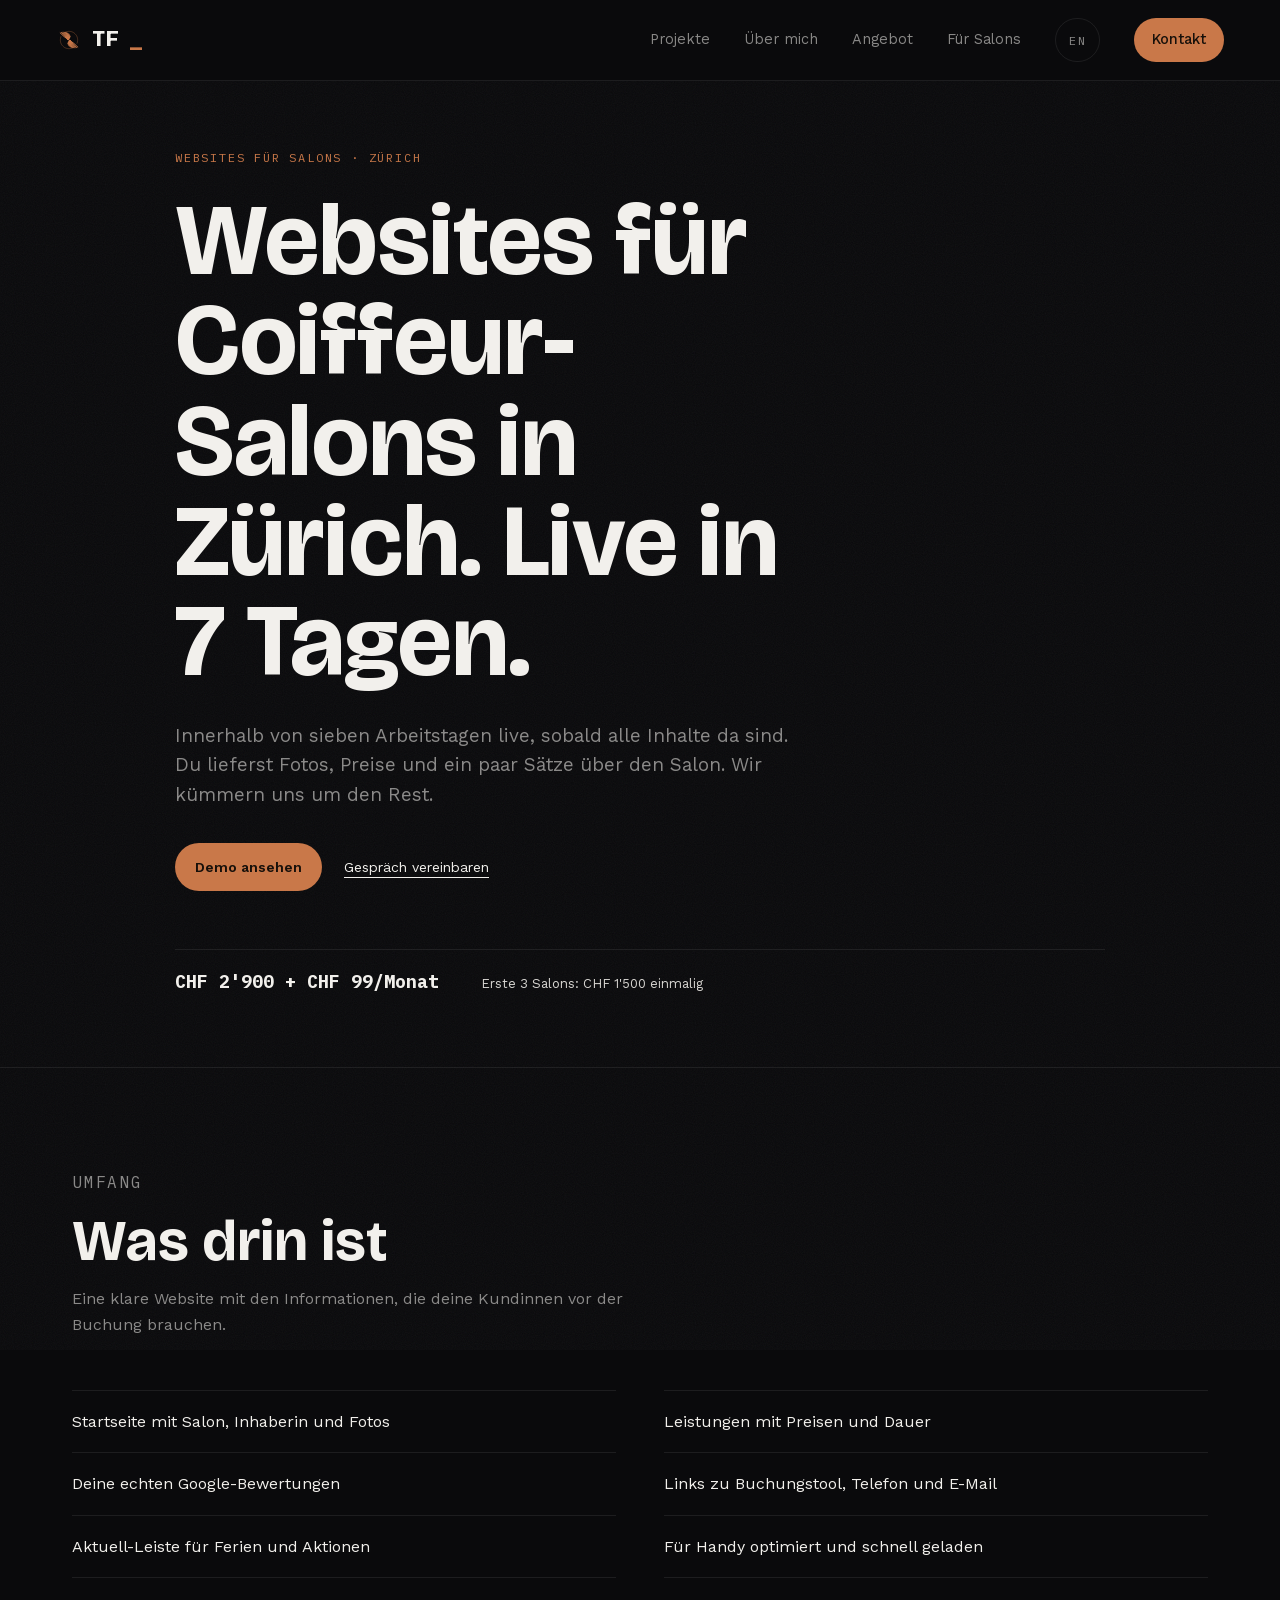
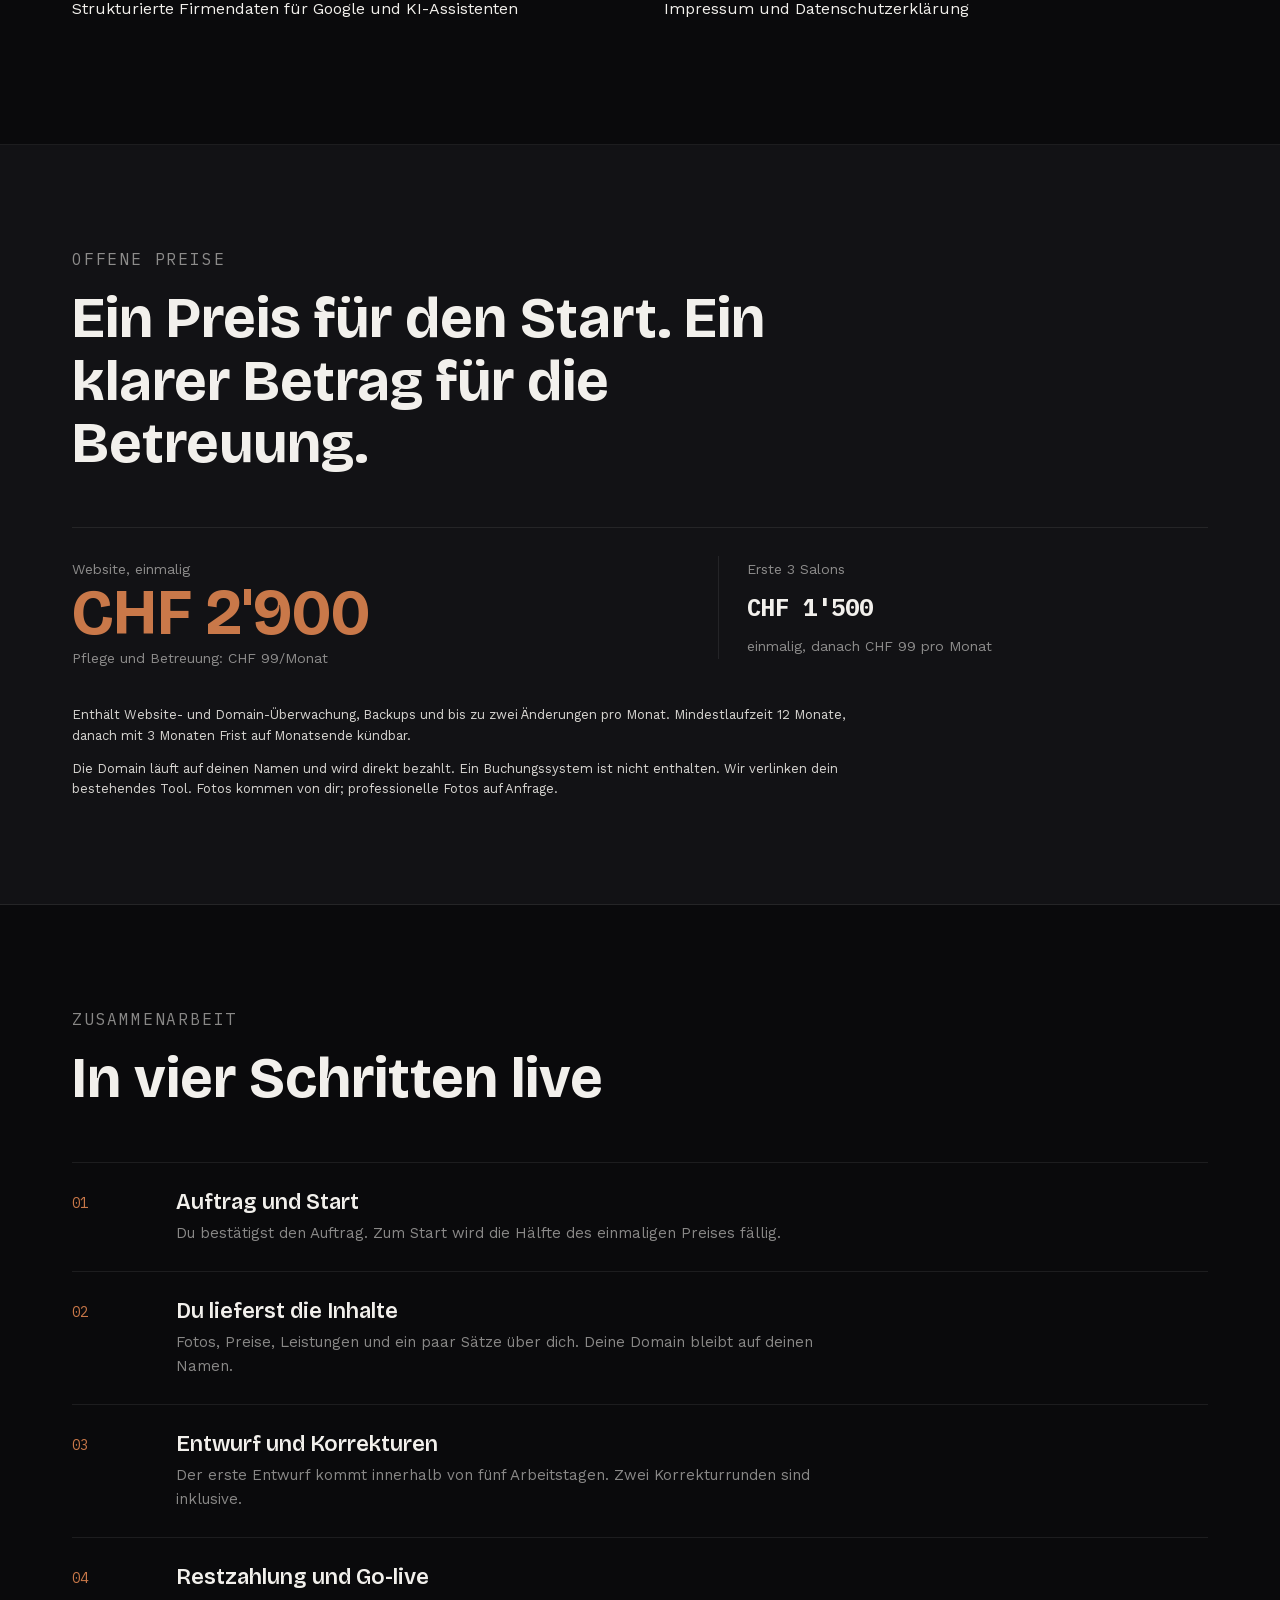
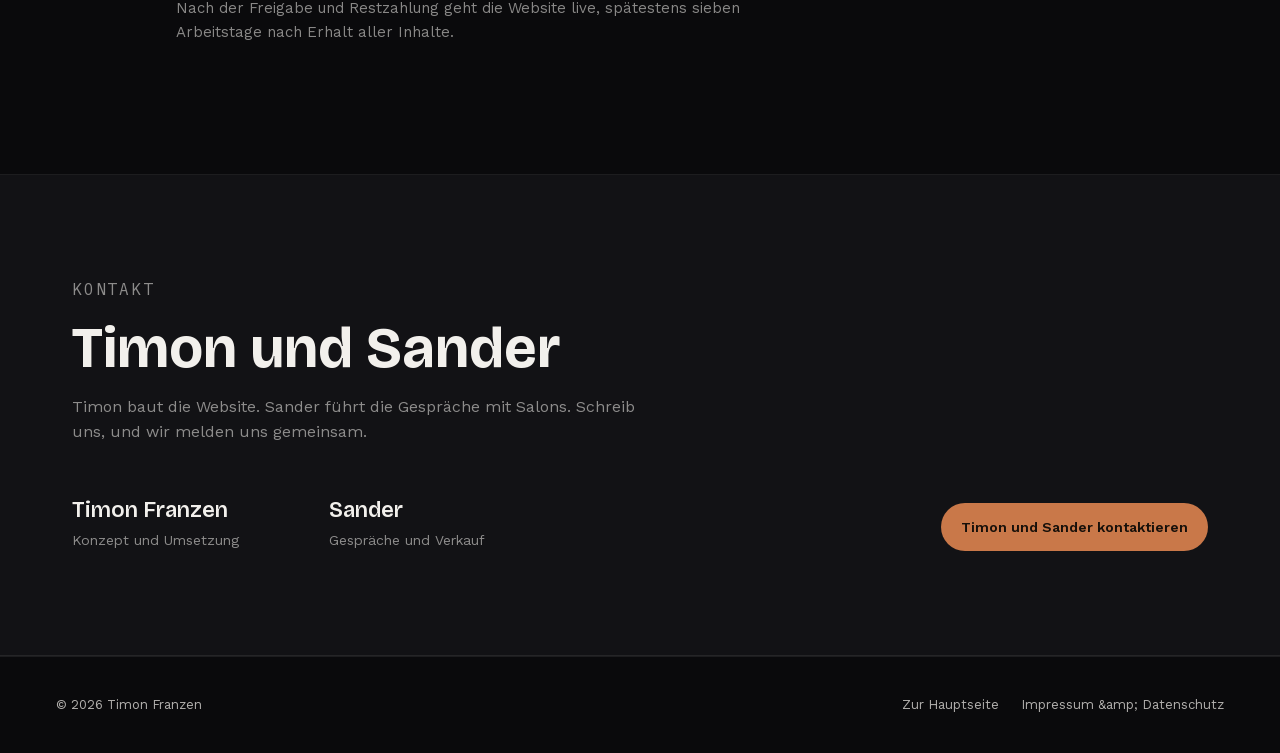
==== commit 6e37f61f: "Improve salon contrast and German default" ====
--- a/salons/index.html
+++ b/salons/index.html
@@ -6,7 +6,7 @@
   <title data-i18n="salons_page_title">Hair salon websites in Zurich · Timon Franzen</title>
   <meta name="description" content="Websites for hair salons in Zurich, live within seven working days. Clear pricing, local support, and a site built for your salon." />
   <link rel="stylesheet" href="../assets/css/fonts.css?v=11" />
-  <link rel="stylesheet" href="../assets/css/styles.css?v=12" />
+  <link rel="stylesheet" href="../assets/css/styles.css?v=13" />
   <link rel="icon" type="image/svg+xml" href="../favicon.svg" />
 </head>
 <body class="salons-page">
@@ -122,6 +122,6 @@
     <span>© <span id="year">2026</span> Timon Franzen</span>
     <span class="footer-links"><a href="/" data-i18n="salons_back">Back to main site</a><a href="../legal.html" data-i18n="footer_legal">Imprint &amp; Privacy</a></span>
   </footer>
-  <script src="../assets/js/main.js?v=12"></script>
+  <script src="../assets/js/main.js?v=13"></script>
 </body>
 </html>
--- a/assets/css/styles.css
+++ b/assets/css/styles.css
@@ -317,7 +317,7 @@
   border-top: 1px solid var(--line); margin-top: 58px; padding-top: 20px;
 }
 .salons-price-strip strong { color: var(--text); font: 600 18px var(--mono); }
-.salons-price-strip span { color: var(--faint); font-size: 13px; }
+.salons-price-strip span { color: rgba(242, 240, 236, 0.88); font-size: 13px; }
 .salons-section { padding: 104px 0; border-bottom: 1px solid var(--line); }
 .salons-section--surface { background: var(--surface); }
 .salons-heading { max-width: 760px; margin-bottom: 52px; }
@@ -334,7 +334,7 @@
 .salons-pricing__main span, .salons-pricing__first span { color: var(--muted); font-size: 14px; }
 .salons-pricing__first { border-left: 1px solid var(--line); padding-left: 28px; }
 .salons-pricing__first strong { display: block; margin: 10px 0; color: var(--text); font: 600 24px var(--mono); }
-.salons-fineprint { max-width: 800px; display: grid; gap: 12px; margin-top: 34px; color: var(--faint); font-size: 13px; }
+.salons-fineprint { max-width: 800px; display: grid; gap: 12px; margin-top: 34px; color: rgba(242, 240, 236, 0.88); font-size: 13px; }
 .salons-process { list-style: none; padding: 0; counter-reset: salons-step; }
 .salons-process li {
   counter-increment: salons-step; display: grid; grid-template-columns: 80px minmax(0, 1fr);
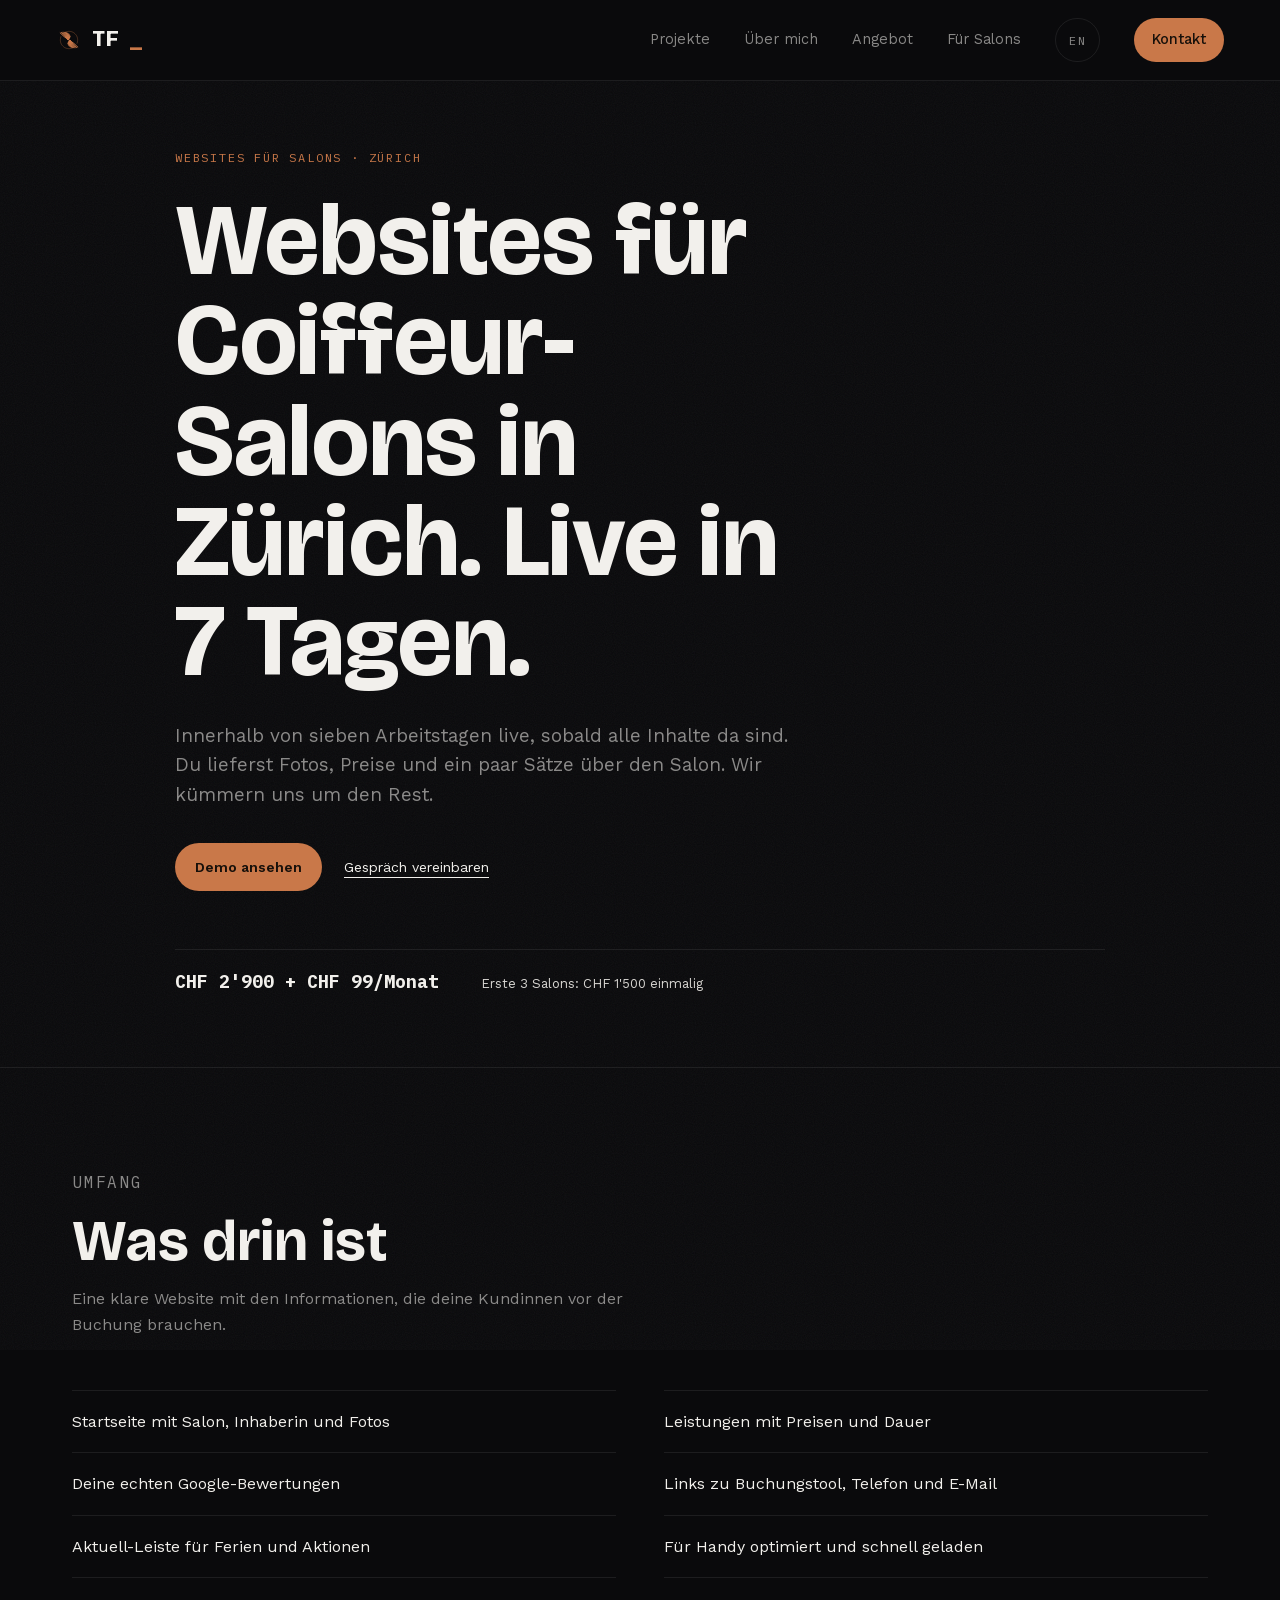
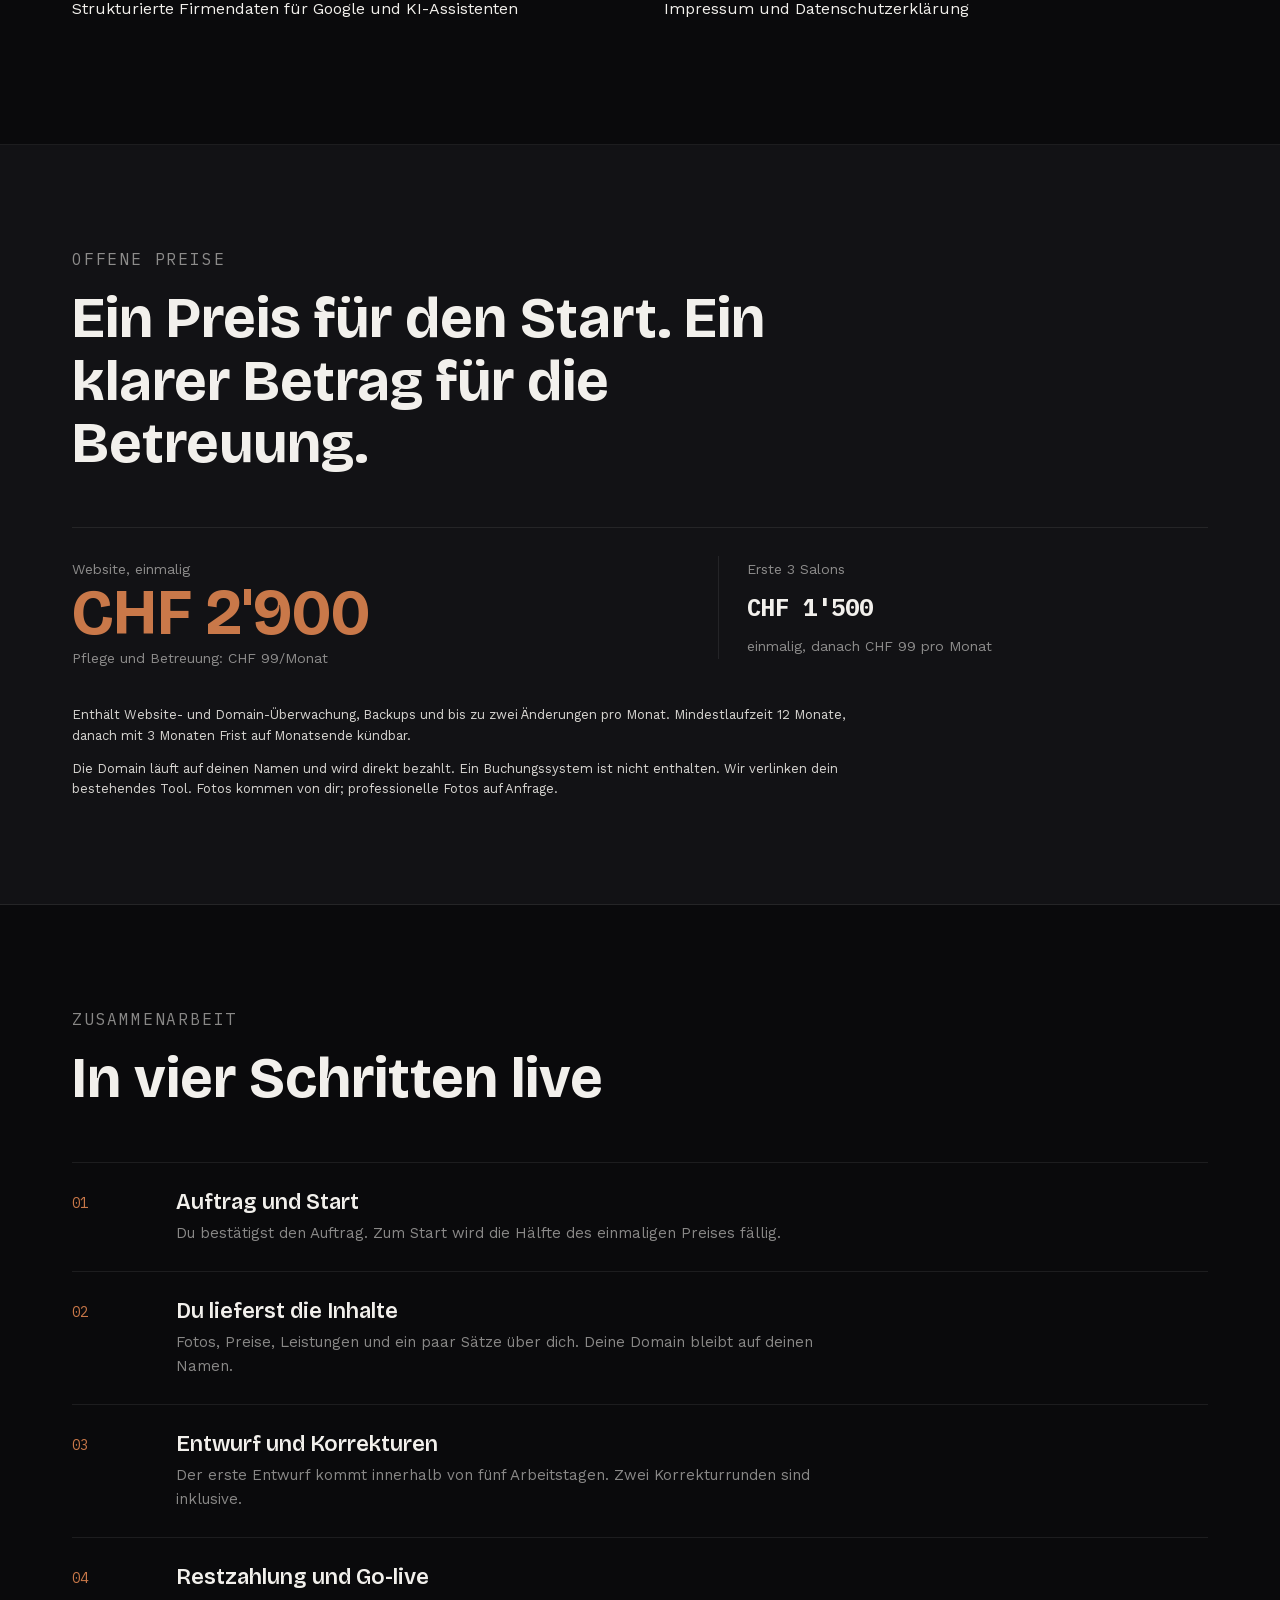
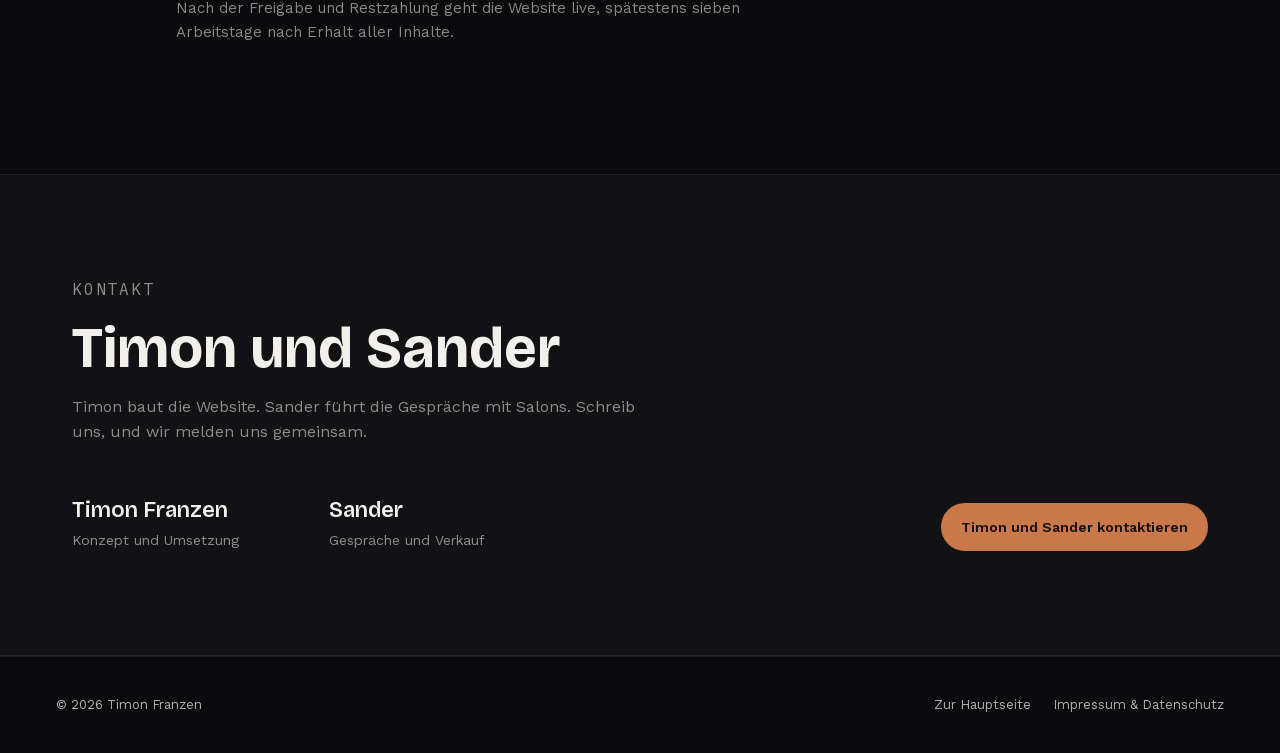
==== commit 842b9ecf: "Homepage leads with the salon offer; phone layout for project cards - Hero: "Websites für Coiffeur-S" ====
--- a/salons/index.html
+++ b/salons/index.html
@@ -6,7 +6,7 @@
   <title data-i18n="salons_page_title">Hair salon websites in Zurich · Timon Franzen</title>
   <meta name="description" content="Websites for hair salons in Zurich, live within seven working days. Clear pricing, local support, and a site built for your salon." />
   <link rel="stylesheet" href="../assets/css/fonts.css?v=11" />
-  <link rel="stylesheet" href="../assets/css/styles.css?v=13" />
+  <link rel="stylesheet" href="../assets/css/styles.css?v=14" />
   <link rel="icon" type="image/svg+xml" href="../favicon.svg" />
 </head>
 <body class="salons-page">
@@ -122,6 +122,6 @@
     <span>© <span id="year">2026</span> Timon Franzen</span>
     <span class="footer-links"><a href="/" data-i18n="salons_back">Back to main site</a><a href="../legal.html" data-i18n="footer_legal">Imprint &amp; Privacy</a></span>
   </footer>
-  <script src="../assets/js/main.js?v=13"></script>
+  <script src="../assets/js/main.js?v=14"></script>
 </body>
 </html>
--- a/assets/css/styles.css
+++ b/assets/css/styles.css
@@ -417,3 +417,18 @@
   .hero-title .word { transform: none; }
   .reveal { opacity: 1; transform: none; }
 }
+
+/* ── homepage salon focus (2026-10-20) ── */
+.hero-actions { display: flex; align-items: center; gap: 14px 24px; flex-wrap: wrap; }
+.hero-actions .salons-button { padding: 12px 24px; font-size: 15px; }
+a.study-shot { color: inherit; }
+.study-link {
+  width: fit-content; min-height: 44px; display: inline-flex; align-items: center;
+  color: var(--accent); font-size: 15px; font-weight: 600; text-decoration: none;
+}
+.study-link:hover { text-decoration: underline; text-underline-offset: 5px; }
+.service p a { color: var(--text); text-underline-offset: 4px; white-space: nowrap; }
+@media (max-width: 820px) {
+  .study { grid-template-columns: 1fr; gap: 20px; }
+  .study--rev .study-shot { order: 0; }
+}
